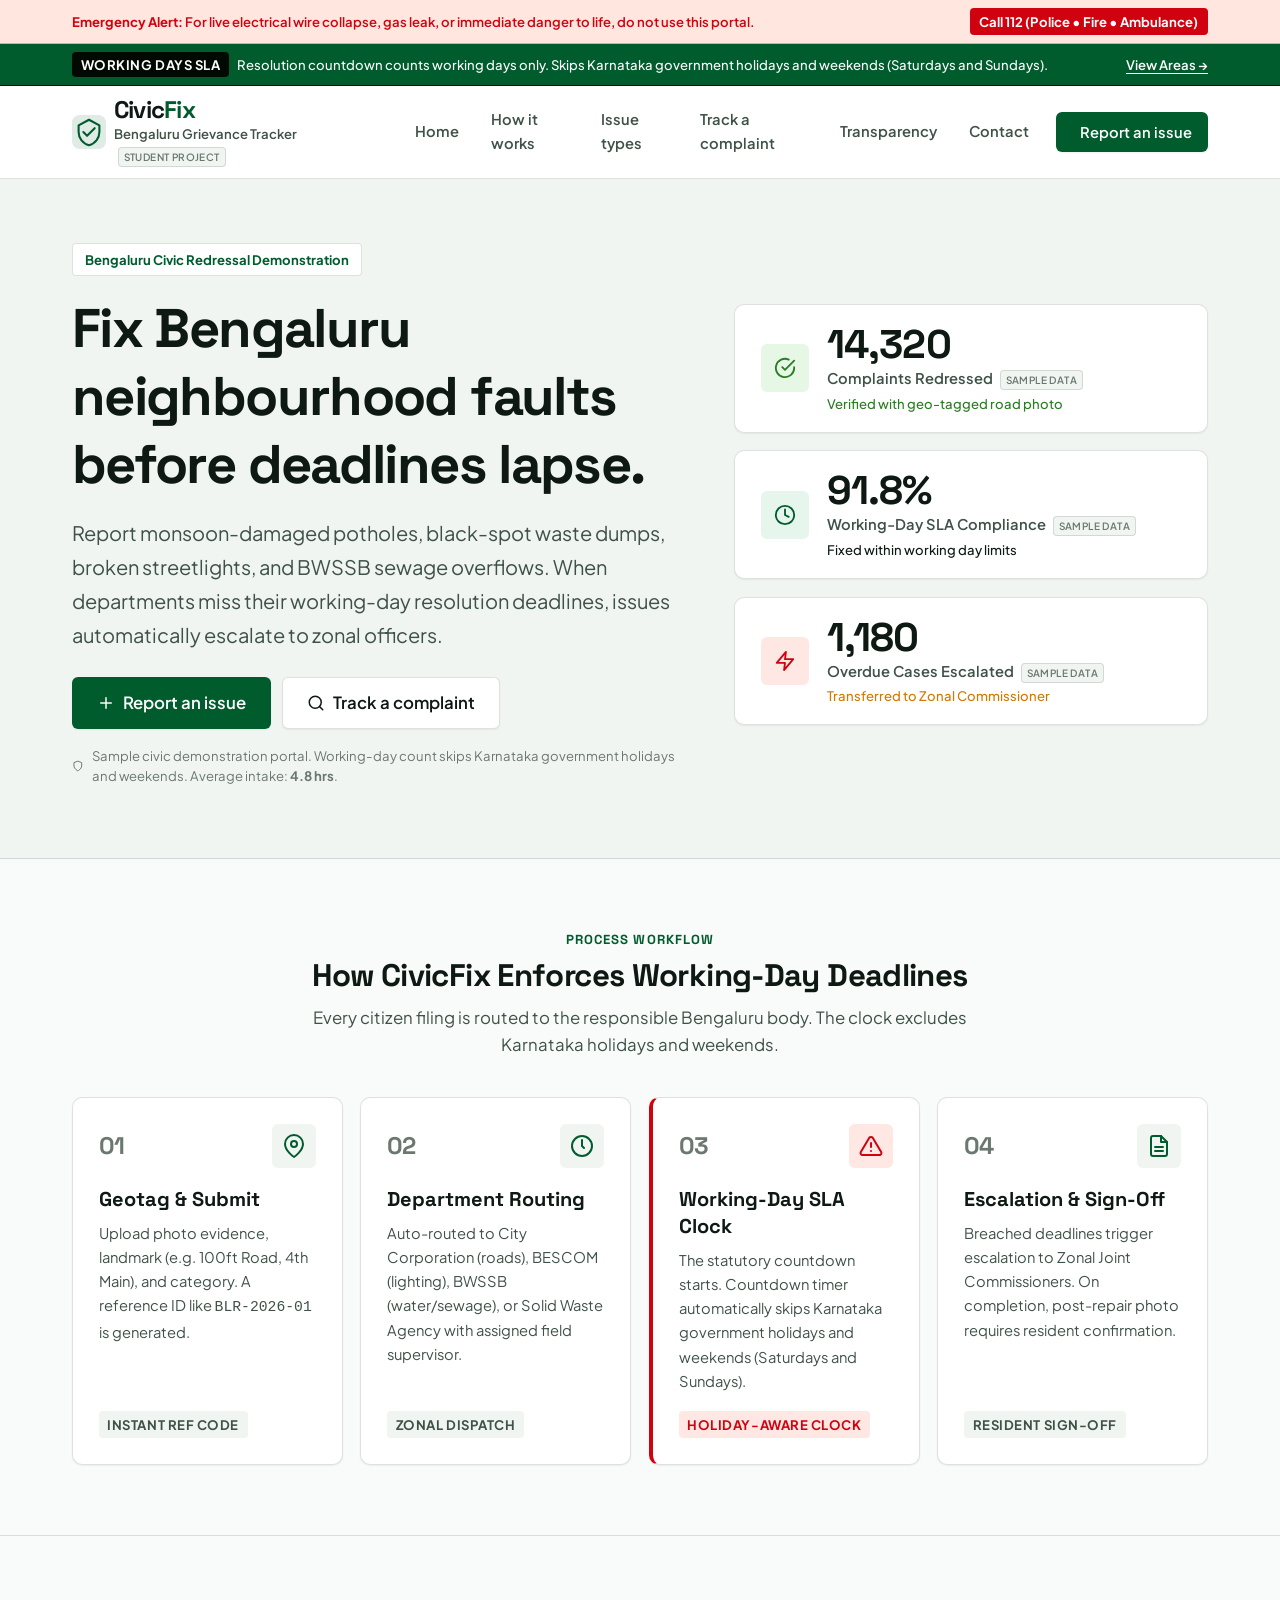
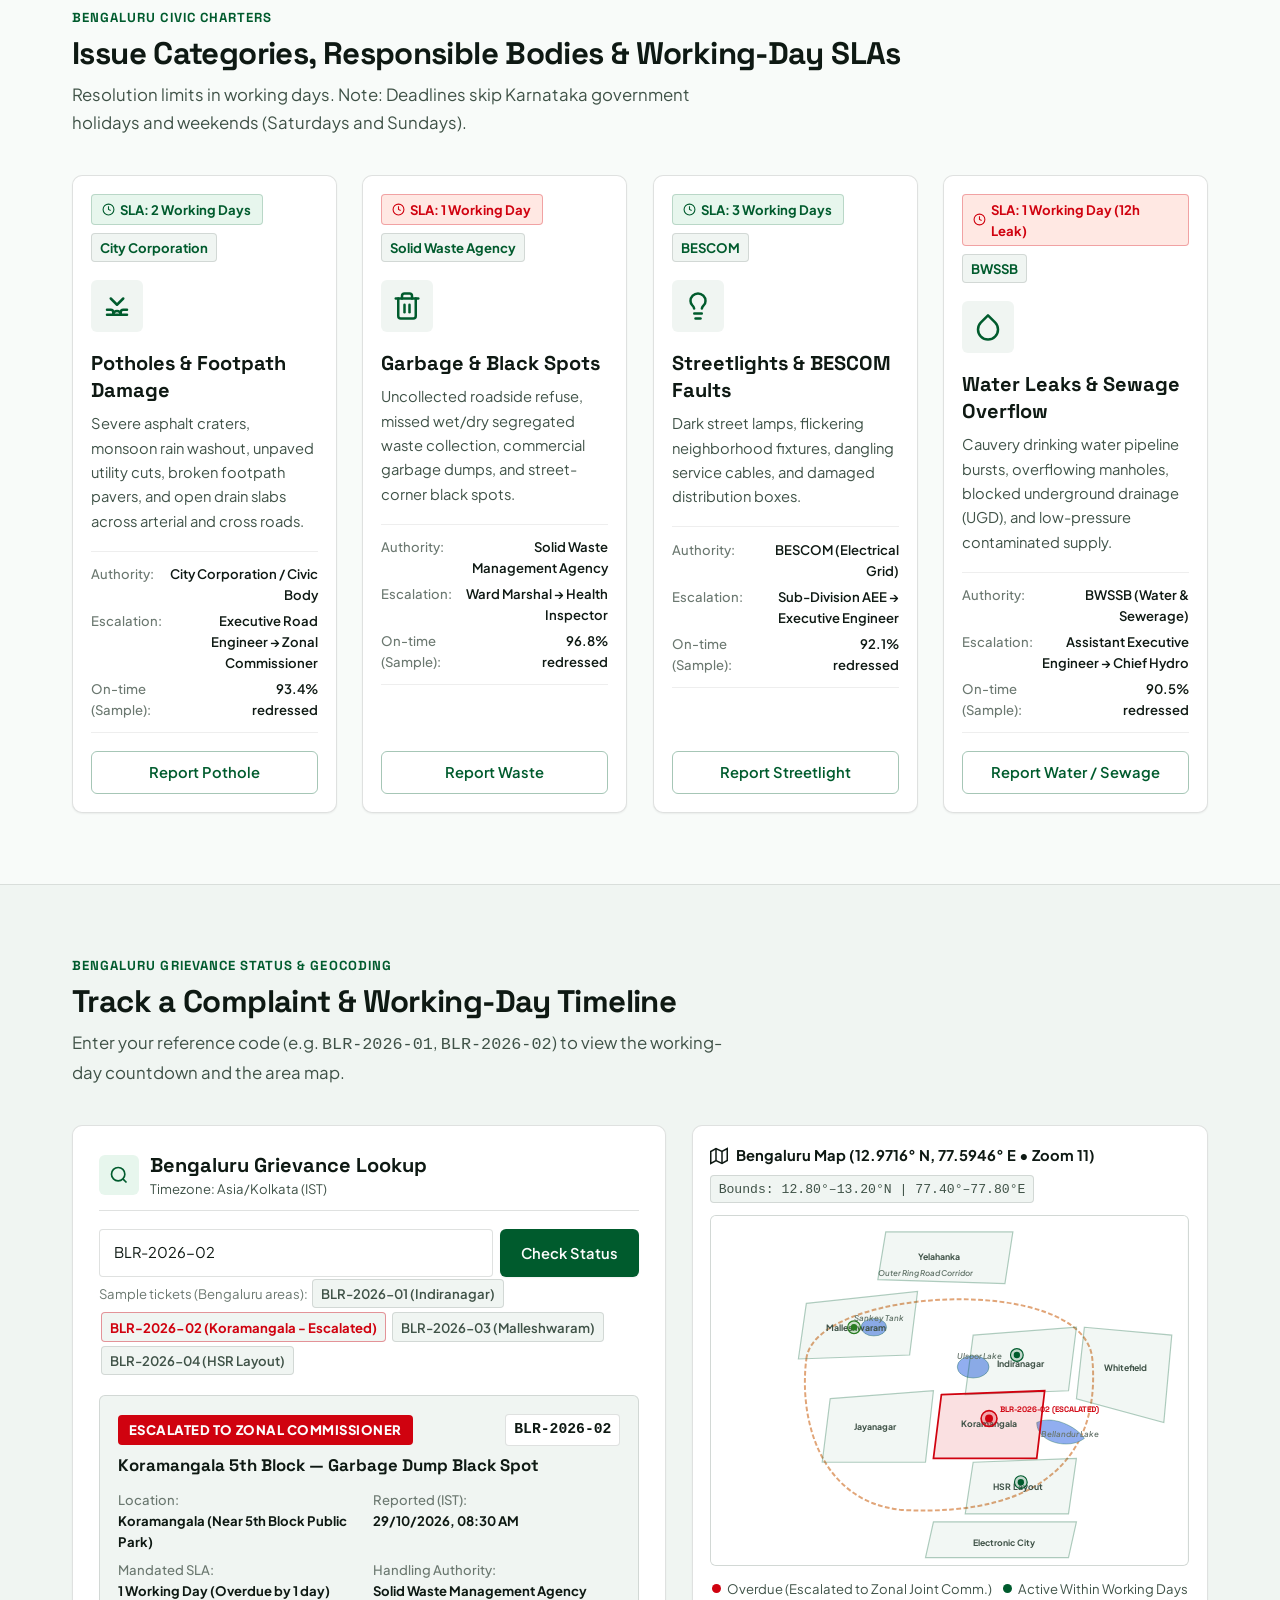
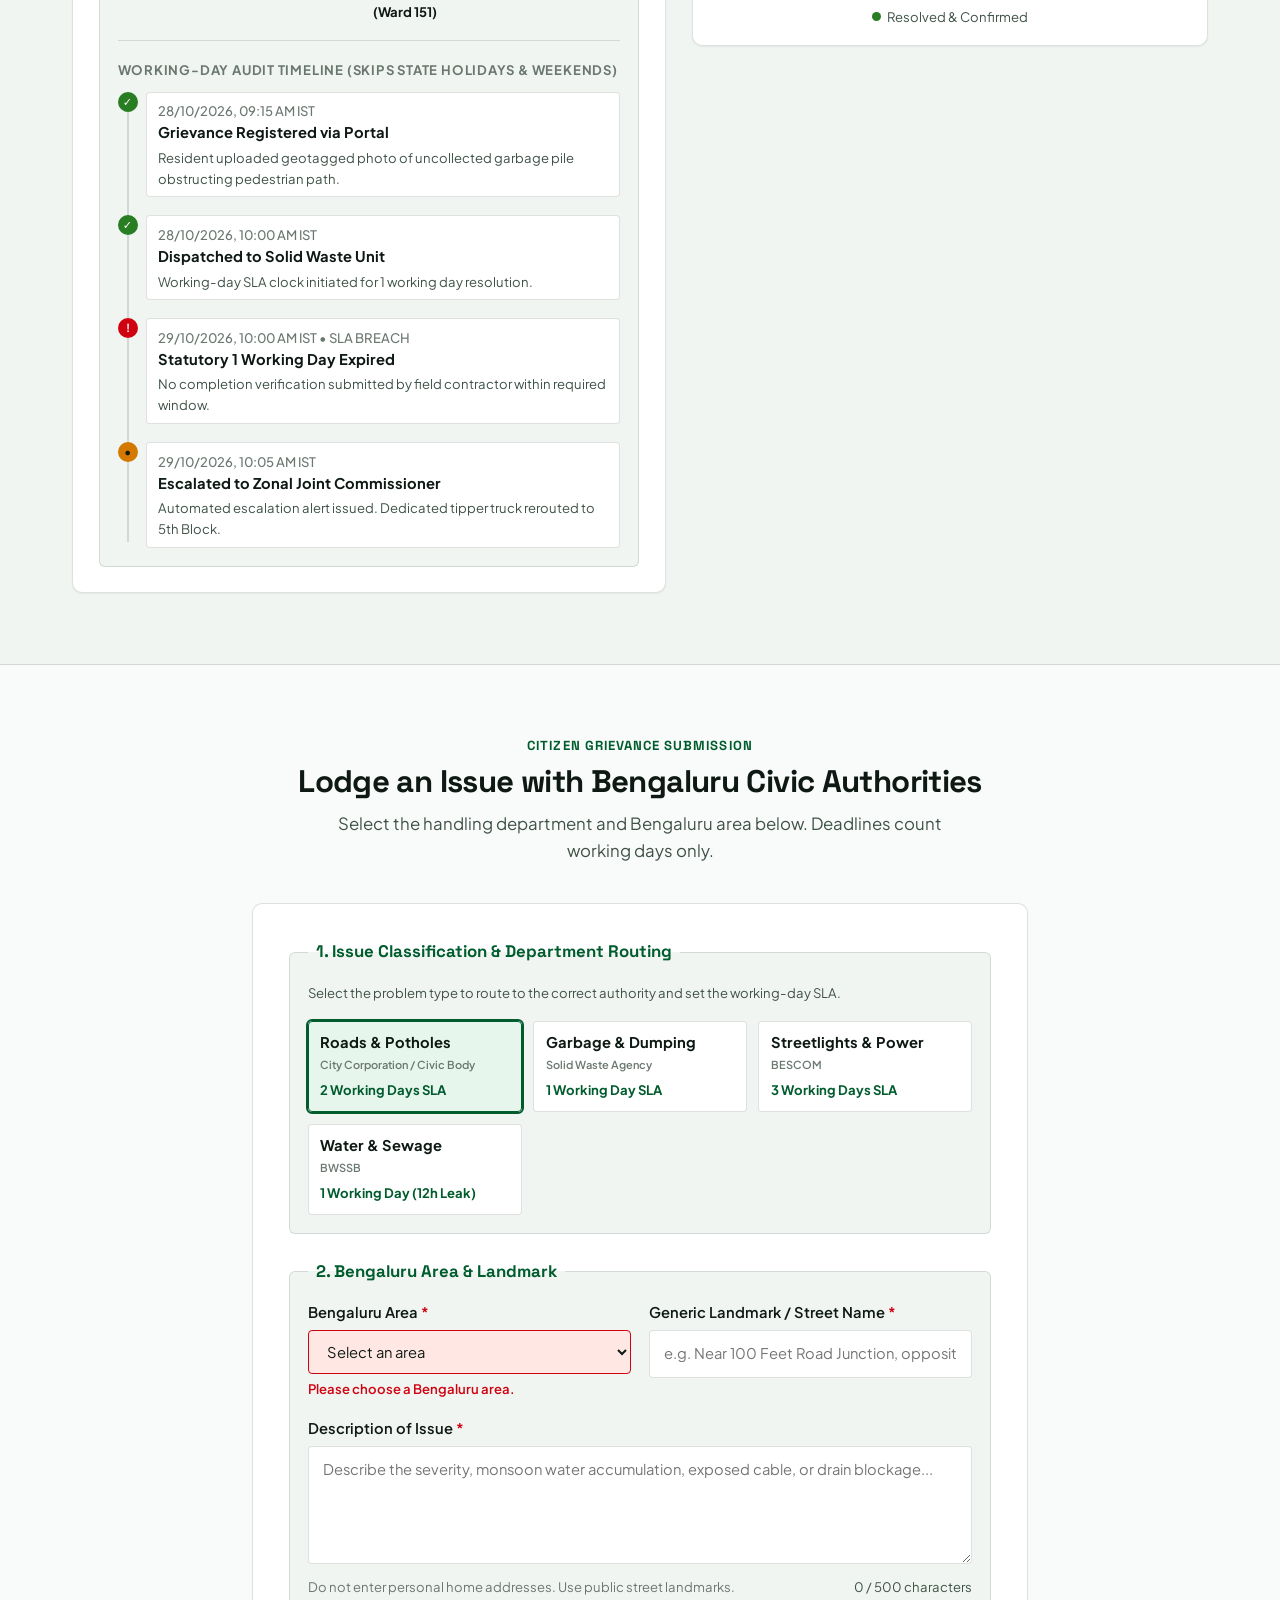
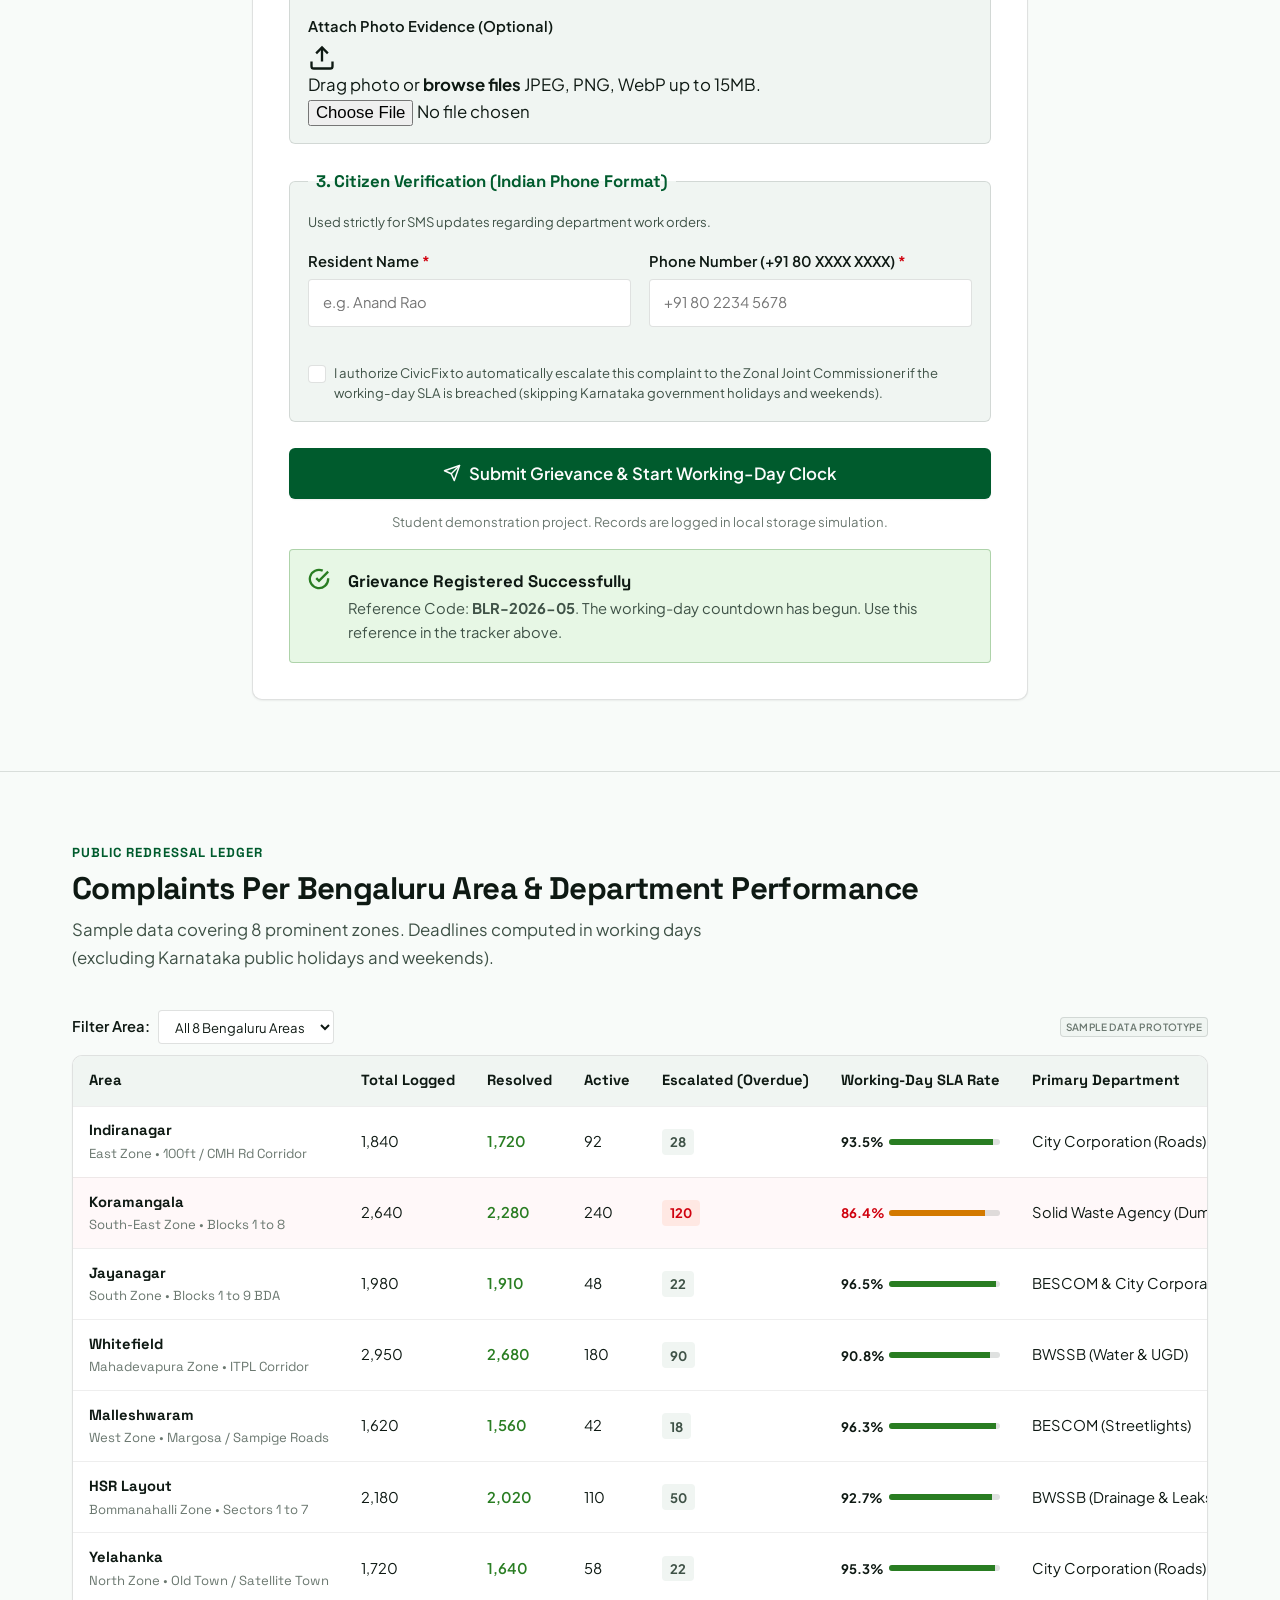
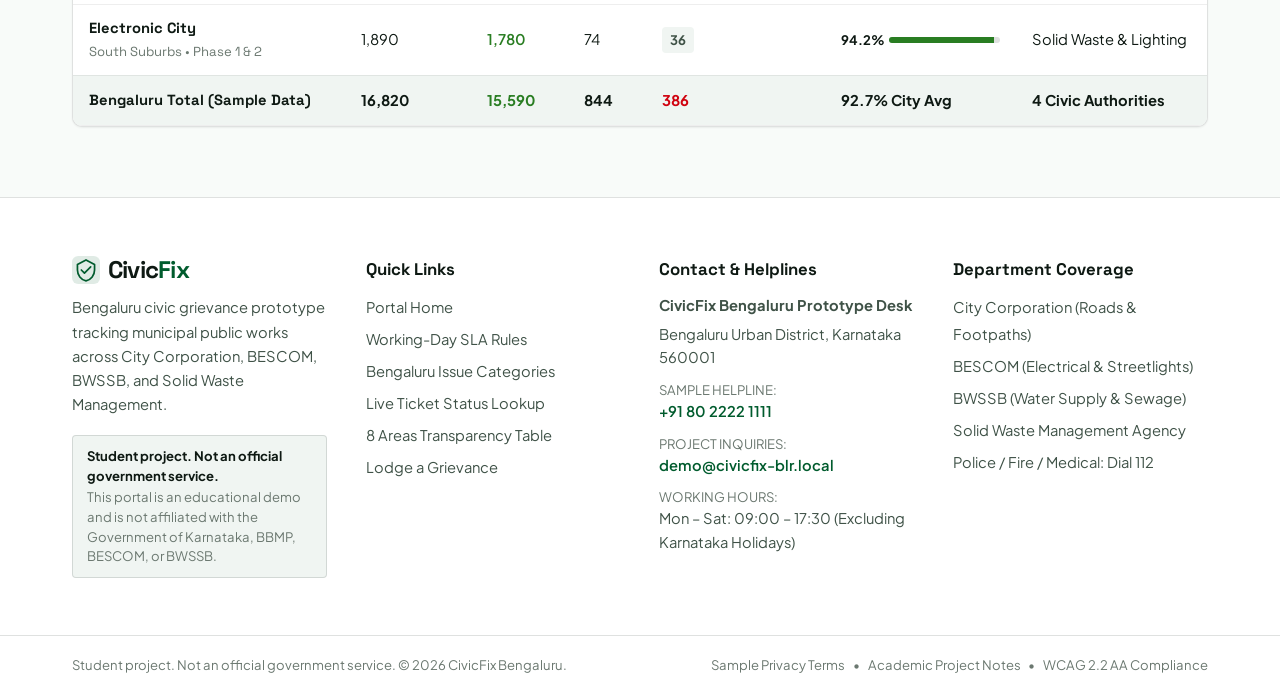
==== index.html @ fe2092fc "Initial commit: CivicFix Bengaluru civic grievance tracker prototype" ====
<!DOCTYPE html>
<html lang="en">
<head>
  <meta charset="UTF-8">
  <meta name="viewport" content="width=device-width, initial-scale=1.0">
  <meta name="description" content="CivicFix Bengaluru — Demonstration portal for tracking city grievances across City Corporation, BESCOM, BWSSB, and Solid Waste Management with working-day SLAs.">
  <title>CivicFix Bengaluru — Civic Grievance Tracker &amp; Escalation Prototype</title>
  <link rel="stylesheet" href="style.css">
  <link rel="preconnect" href="https://fonts.googleapis.com">
  <link rel="preconnect" href="https://fonts.gstatic.com" crossorigin>
  <link href="https://fonts.googleapis.com/css2?family=Plus+Jakarta+Sans:wght@400;500;600;700&family=Space+Grotesk:wght@600;700&display=swap" rel="stylesheet">
</head>
<body>
  <!-- Accessible Skip Link -->
  <a href="#main-content" class="skip-link">Skip to main content</a>

  <!-- Emergency Safety Bar -->
  <aside class="emergency-banner" aria-label="Emergency Public Notice">
    <div class="container emergency-flex">
      <span>
        <strong>Emergency Alert:</strong> For live electrical wire collapse, gas leak, or immediate danger to life, do not use this portal.
      </span>
      <a href="tel:112" class="emergency-call" aria-label="Dial 112 for Police and Medical Emergency">
        <span>Call 112 (Police &bull; Fire &bull; Ambulance)</span>
      </a>
    </div>
  </aside>

  <!-- Working Days SLA & Holiday Exemption Bar -->
  <aside class="sla-ticker" aria-label="Working Days SLA Rule Notice">
    <div class="container ticker-flex">
      <span class="ticker-badge">Working Days SLA</span>
      <p class="ticker-text">
        Resolution countdown counts working days only. Skips Karnataka government holidays and weekends (Saturdays and Sundays).
      </p>
      <a href="#transparency" class="ticker-link">View Areas &rarr;</a>
    </div>
  </aside>

  <!-- Header -->
  <header class="site-header" id="top">
    <div class="container header-container">
      <div class="brand-group">
        <a href="#top" class="brand-logo" aria-label="CivicFix Bengaluru Home">
          <!-- Calm civic emblem (custom geometry, not mimicking any official government seal) -->
          <svg class="logo-icon" width="34" height="34" viewBox="0 0 36 36" fill="none" aria-hidden="true">
            <rect width="36" height="36" rx="8" fill="currentColor" fill-opacity="0.12" />
            <path d="M18 5L7 11V18C7 24.5 11.5 30.5 18 32C24.5 30.5 29 24.5 29 18V11L18 5Z" stroke="currentColor" stroke-width="2.2" stroke-linecap="round" stroke-linejoin="round"/>
            <path d="M12 18L16 22L24 14" stroke="currentColor" stroke-width="2.2" stroke-linecap="round" stroke-linejoin="round"/>
          </svg>
          <div class="brand-text">
            <span class="brand-name">Civic<span>Fix</span></span>
            <span class="brand-tagline">Bengaluru Grievance Tracker <span class="sample-tag">Student Project</span></span>
          </div>
        </a>
      </div>

      <!-- Navigation Bar -->
      <nav class="main-nav" id="main-navigation" aria-label="Main Navigation">
        <button type="button" 
                class="mobile-menu-btn" 
                id="menuToggle" 
                aria-expanded="false" 
                aria-controls="navLinks" 
                aria-label="Toggle navigation menu">
          <span class="menu-icon-bar" aria-hidden="true"></span>
          <span class="menu-icon-bar" aria-hidden="true"></span>
          <span class="menu-icon-bar" aria-hidden="true"></span>
          <span class="sr-only">Menu</span>
        </button>

        <ul class="nav-links" id="navLinks">
          <li><a href="#hero" class="nav-link">Home</a></li>
          <li><a href="#how-it-works" class="nav-link">How it works</a></li>
          <li><a href="#issue-types" class="nav-link">Issue types</a></li>
          <li><a href="#tracker-section" class="nav-link">Track a complaint</a></li>
          <li><a href="#transparency" class="nav-link">Transparency</a></li>
          <li><a href="#contact" class="nav-link">Contact</a></li>
          <li class="nav-cta-item">
            <a href="#report-form" class="btn btn-primary nav-cta-btn">
              <svg width="16" height="16" viewBox="0 0 24 24" fill="none" stroke="currentColor" stroke-width="2" stroke-linecap="round" stroke-linejoin="round" aria-hidden="true">
                <path d="M12 5v14M5 12h14"/>
              </svg>
              <span>Report an issue</span>
            </a>
          </li>
        </ul>
      </nav>
    </div>
  </header>

  <!-- Main Content -->
  <main id="main-content">
    
    <!-- Hero Section -->
    <section class="hero-section" id="hero" aria-labelledby="hero-title">
      <div class="container hero-container">
        <div class="hero-content">
          <div class="hero-badge">
            <span>Bengaluru Civic Redressal Demonstration</span>
          </div>
          <h1 id="hero-title" class="hero-title">
            Fix Bengaluru neighbourhood faults before deadlines lapse.
          </h1>
          <p class="hero-description">
            Report monsoon-damaged potholes, black-spot waste dumps, broken streetlights, and BWSSB sewage overflows. When departments miss their working-day resolution deadlines, issues automatically escalate to zonal officers.
          </p>
          <div class="hero-actions">
            <a href="#report-form" class="btn btn-primary btn-lg">
              <svg width="18" height="18" viewBox="0 0 24 24" fill="none" stroke="currentColor" stroke-width="2" stroke-linecap="round" stroke-linejoin="round" aria-hidden="true">
                <path d="M12 5v14M5 12h14"/>
              </svg>
              <span>Report an issue</span>
            </a>
            <a href="#tracker-section" class="btn btn-secondary btn-lg">
              <svg width="18" height="18" viewBox="0 0 24 24" fill="none" stroke="currentColor" stroke-width="2" stroke-linecap="round" stroke-linejoin="round" aria-hidden="true">
                <circle cx="11" cy="11" r="8"></circle>
                <line x1="21" y1="21" x2="16.65" y2="16.65"></line>
              </svg>
              <span>Track a complaint</span>
            </a>
          </div>

          <div class="hero-footnote">
            <svg width="16" height="16" viewBox="0 0 24 24" fill="none" stroke="currentColor" stroke-width="2" aria-hidden="true">
              <path d="M12 22s8-4 8-10V5l-8-3-8 3v7c0 6 8 10 8 10z"/>
            </svg>
            <span>Sample civic demonstration portal. Working-day count skips Karnataka government holidays and weekends. Average intake: <strong>4.8 hrs</strong>.</span>
          </div>
        </div>

        <!-- 3 Required Hero Statistics (Explicitly Labeled Sample Data) -->
        <div class="hero-stats-wrapper" aria-label="Bengaluru civic performance statistics">
          <div class="stat-card">
            <div class="stat-icon-wrapper stat-icon-success">
              <svg width="22" height="22" viewBox="0 0 24 24" fill="none" stroke="currentColor" stroke-width="2" stroke-linecap="round" stroke-linejoin="round" aria-hidden="true">
                <path d="M22 11.08V12a10 10 0 1 1-5.93-9.14"></path>
                <polyline points="22 4 12 14.01 9 11.01"></polyline>
              </svg>
            </div>
            <div class="stat-content">
              <div class="stat-number">14,320</div>
              <div class="stat-label">Complaints Redressed <span class="sample-tag">Sample data</span></div>
              <div class="stat-delta text-success">Verified with geo-tagged road photo</div>
            </div>
          </div>

          <div class="stat-card">
            <div class="stat-icon-wrapper stat-icon-primary">
              <svg width="22" height="22" viewBox="0 0 24 24" fill="none" stroke="currentColor" stroke-width="2" stroke-linecap="round" stroke-linejoin="round" aria-hidden="true">
                <circle cx="12" cy="12" r="10"></circle>
                <polyline points="12 6 12 12 16 14"></polyline>
              </svg>
            </div>
            <div class="stat-content">
              <div class="stat-number">91.8%</div>
              <div class="stat-label">Working-Day SLA Compliance <span class="sample-tag">Sample data</span></div>
              <div class="stat-delta text-muted">Fixed within working day limits</div>
            </div>
          </div>

          <div class="stat-card">
            <div class="stat-icon-wrapper stat-icon-warning">
              <svg width="22" height="22" viewBox="0 0 24 24" fill="none" stroke="currentColor" stroke-width="2" stroke-linecap="round" stroke-linejoin="round" aria-hidden="true">
                <polygon points="13 2 3 14 12 14 11 22 21 10 12 10 13 2"></polygon>
              </svg>
            </div>
            <div class="stat-content">
              <div class="stat-number">1,180</div>
              <div class="stat-label">Overdue Cases Escalated <span class="sample-tag">Sample data</span></div>
              <div class="stat-delta text-warning">Transferred to Zonal Commissioner</div>
            </div>
          </div>
        </div>
      </div>
    </section>

    <!-- How It Works Section (4 Steps) -->
    <section class="section how-it-works-section" id="how-it-works" aria-labelledby="how-it-works-title">
      <div class="container">
        <div class="section-header text-center">
          <p class="section-kicker">Process Workflow</p>
          <h2 id="how-it-works-title" class="section-title">
            How CivicFix Enforces Working-Day Deadlines
          </h2>
          <p class="section-subtitle">
            Every citizen filing is routed to the responsible Bengaluru body. The clock excludes Karnataka holidays and weekends.
          </p>
        </div>

        <div class="steps-grid">
          <article class="step-card">
            <div class="step-header">
              <span class="step-number" aria-hidden="true">01</span>
              <div class="step-icon">
                <svg width="24" height="24" viewBox="0 0 24 24" fill="none" stroke="currentColor" stroke-width="2" stroke-linecap="round" stroke-linejoin="round" aria-hidden="true">
                  <path d="M21 10c0 7-9 13-9 13s-9-6-9-13a9 9 0 0 1 18 0z"></path>
                  <circle cx="12" cy="10" r="3"></circle>
                </svg>
              </div>
            </div>
            <h3 class="step-title">Geotag &amp; Submit</h3>
            <p class="step-body">
              Upload photo evidence, landmark (e.g. 100ft Road, 4th Main), and category. A reference ID like <code>BLR-2026-01</code> is generated.
            </p>
            <div class="step-footer">
              <span class="step-tag">Instant Ref Code</span>
            </div>
          </article>

          <article class="step-card">
            <div class="step-header">
              <span class="step-number" aria-hidden="true">02</span>
              <div class="step-icon">
                <svg width="24" height="24" viewBox="0 0 24 24" fill="none" stroke="currentColor" stroke-width="2" stroke-linecap="round" stroke-linejoin="round" aria-hidden="true">
                  <circle cx="12" cy="12" r="10"></circle>
                  <polyline points="12 6 12 12 14 14"></polyline>
                </svg>
              </div>
            </div>
            <h3 class="step-title">Department Routing</h3>
            <p class="step-body">
              Auto-routed to City Corporation (roads), BESCOM (lighting), BWSSB (water/sewage), or Solid Waste Agency with assigned field supervisor.
            </p>
            <div class="step-footer">
              <span class="step-tag">Zonal Dispatch</span>
            </div>
          </article>

          <article class="step-card step-card-highlight">
            <div class="step-header">
              <span class="step-number" aria-hidden="true">03</span>
              <div class="step-icon">
                <svg width="24" height="24" viewBox="0 0 24 24" fill="none" stroke="currentColor" stroke-width="2" stroke-linecap="round" stroke-linejoin="round" aria-hidden="true">
                  <path d="M10.29 3.86L1.82 18a2 2 0 0 0 1.71 3h16.94a2 2 0 0 0 1.71-3L13.71 3.86a2 2 0 0 0-3.42 0z"></path>
                  <line x1="12" y1="9" x2="12" y2="13"></line>
                  <line x1="12" y1="17" x2="12.01" y2="17"></line>
                </svg>
              </div>
            </div>
            <h3 class="step-title">Working-Day SLA Clock</h3>
            <p class="step-body">
              The statutory countdown starts. Countdown timer automatically skips Karnataka government holidays and weekends (Saturdays and Sundays).
            </p>
            <div class="step-footer">
              <span class="step-tag step-tag-alert">Holiday-Aware Clock</span>
            </div>
          </article>

          <article class="step-card">
            <div class="step-header">
              <span class="step-number" aria-hidden="true">04</span>
              <div class="step-icon">
                <svg width="24" height="24" viewBox="0 0 24 24" fill="none" stroke="currentColor" stroke-width="2" stroke-linecap="round" stroke-linejoin="round" aria-hidden="true">
                  <path d="M14 2H6a2 2 0 0 0-2 2v16a2 2 0 0 0 2 2h12a2 2 0 0 0 2-2V8z"></path>
                  <polyline points="14 2 14 8 20 8"></polyline>
                  <line x1="16" y1="13" x2="8" y2="13"></line>
                  <line x1="16" y1="17" x2="8" y2="17"></line>
                </svg>
              </div>
            </div>
            <h3 class="step-title">Escalation &amp; Sign-Off</h3>
            <p class="step-body">
              Breached deadlines trigger escalation to Zonal Joint Commissioners. On completion, post-repair photo requires resident confirmation.
            </p>
            <div class="step-footer">
              <span class="step-tag">Resident Sign-Off</span>
            </div>
          </article>
        </div>
      </div>
    </section>

    <!-- Issue-Type Cards (Bengaluru Specific Issues & Working-Day Deadlines) -->
    <section class="section issue-types-section" id="issue-types" aria-labelledby="issues-title">
      <div class="container">
        <div class="section-header">
          <p class="section-kicker">Bengaluru Civic Charters</p>
          <h2 id="issues-title" class="section-title">
            Issue Categories, Responsible Bodies &amp; Working-Day SLAs
          </h2>
          <p class="section-subtitle">
            Resolution limits in working days. Note: Deadlines skip Karnataka government holidays and weekends (Saturdays and Sundays).
          </p>
        </div>

        <div class="issue-grid">
          
          <!-- Issue 1: Potholes / Road Damage -->
          <div class="issue-card-container">
            <article class="issue-card" data-category="potholes">
              <div class="issue-card-badge-row">
                <span class="sla-pill">
                  <svg width="13" height="13" viewBox="0 0 24 24" fill="none" stroke="currentColor" stroke-width="2" aria-hidden="true">
                    <circle cx="12" cy="12" r="10"></circle>
                    <polyline points="12 6 12 12 16 14"></polyline>
                  </svg>
                  SLA: 2 Working Days
                </span>
                <span class="dept-badge">City Corporation</span>
              </div>
              
              <div class="issue-icon-box">
                <svg width="30" height="30" viewBox="0 0 24 24" fill="none" stroke="currentColor" stroke-width="2" stroke-linecap="round" stroke-linejoin="round" aria-hidden="true">
                  <path d="M4 19h16"></path>
                  <path d="M4 15h3a2 2 0 0 1 2 2v2"></path>
                  <path d="M9 19c0-1.7 1.3-3 3-3s3 1.3 3 3"></path>
                  <path d="M15 19v-2a2 2 0 0 1 2-2h3"></path>
                  <path d="M7 6l5 5 5-5"></path>
                </svg>
              </div>

              <div class="issue-info">
                <h3 class="issue-title">Potholes &amp; Footpath Damage</h3>
                <p class="issue-desc">
                  Severe asphalt craters, monsoon rain washout, unpaved utility cuts, broken footpath pavers, and open drain slabs across arterial and cross roads.
                </p>
                <div class="issue-meta">
                  <div class="meta-item">
                    <span class="meta-label">Authority:</span>
                    <span class="meta-value">City Corporation / Civic Body</span>
                  </div>
                  <div class="meta-item">
                    <span class="meta-label">Escalation:</span>
                    <span class="meta-value">Executive Road Engineer &rarr; Zonal Commissioner</span>
                  </div>
                  <div class="meta-item">
                    <span class="meta-label">On-time (Sample):</span>
                    <span class="meta-value text-success">93.4% redressed</span>
                  </div>
                </div>
              </div>

              <div class="issue-action">
                <a href="#report-form" class="btn btn-outline btn-block select-issue-btn" data-prefill="potholes">
                  Report Pothole
                </a>
              </div>
            </article>
          </div>

          <!-- Issue 2: Garbage / Solid Waste -->
          <div class="issue-card-container">
            <article class="issue-card" data-category="garbage">
              <div class="issue-card-badge-row">
                <span class="sla-pill alert-critical">
                  <svg width="13" height="13" viewBox="0 0 24 24" fill="none" stroke="currentColor" stroke-width="2" aria-hidden="true">
                    <circle cx="12" cy="12" r="10"></circle>
                    <polyline points="12 6 12 12 16 14"></polyline>
                  </svg>
                  SLA: 1 Working Day
                </span>
                <span class="dept-badge">Solid Waste Agency</span>
              </div>
              
              <div class="issue-icon-box">
                <svg width="30" height="30" viewBox="0 0 24 24" fill="none" stroke="currentColor" stroke-width="2" stroke-linecap="round" stroke-linejoin="round" aria-hidden="true">
                  <polyline points="3 6 5 6 21 6"></polyline>
                  <path d="M19 6v14a2 2 0 0 1-2 2H7a2 2 0 0 1-2-2V6m3 0V4a2 2 0 0 1 2-2h4a2 2 0 0 1 2 2v2"></path>
                  <line x1="10" y1="11" x2="10" y2="17"></line>
                  <line x1="14" y1="11" x2="14" y2="17"></line>
                </svg>
              </div>

              <div class="issue-info">
                <h3 class="issue-title">Garbage &amp; Black Spots</h3>
                <p class="issue-desc">
                  Uncollected roadside refuse, missed wet/dry segregated waste collection, commercial garbage dumps, and street-corner black spots.
                </p>
                <div class="issue-meta">
                  <div class="meta-item">
                    <span class="meta-label">Authority:</span>
                    <span class="meta-value">Solid Waste Management Agency</span>
                  </div>
                  <div class="meta-item">
                    <span class="meta-label">Escalation:</span>
                    <span class="meta-value">Ward Marshal &rarr; Health Inspector</span>
                  </div>
                  <div class="meta-item">
                    <span class="meta-label">On-time (Sample):</span>
                    <span class="meta-value text-success">96.8% redressed</span>
                  </div>
                </div>
              </div>

              <div class="issue-action">
                <a href="#report-form" class="btn btn-outline btn-block select-issue-btn" data-prefill="garbage">
                  Report Waste
                </a>
              </div>
            </article>
          </div>

          <!-- Issue 3: Streetlights / BESCOM -->
          <div class="issue-card-container">
            <article class="issue-card" data-category="streetlights">
              <div class="issue-card-badge-row">
                <span class="sla-pill">
                  <svg width="13" height="13" viewBox="0 0 24 24" fill="none" stroke="currentColor" stroke-width="2" aria-hidden="true">
                    <circle cx="12" cy="12" r="10"></circle>
                    <polyline points="12 6 12 12 16 14"></polyline>
                  </svg>
                  SLA: 3 Working Days
                </span>
                <span class="dept-badge">BESCOM</span>
              </div>
              
              <div class="issue-icon-box">
                <svg width="30" height="30" viewBox="0 0 24 24" fill="none" stroke="currentColor" stroke-width="2" stroke-linecap="round" stroke-linejoin="round" aria-hidden="true">
                  <line x1="9" y1="18" x2="15" y2="18"></line>
                  <line x1="10" y1="22" x2="14" y2="22"></line>
                  <path d="M15.09 14c.18-.98.65-1.74 1.41-2.5A4.65 4.65 0 0 0 18 8 6 6 0 0 0 6 8c0 1 .23 2.23 1.5 3.5A4.61 4.61 0 0 1 8.91 14"></path>
                </svg>
              </div>

              <div class="issue-info">
                <h3 class="issue-title">Streetlights &amp; BESCOM Faults</h3>
                <p class="issue-desc">
                  Dark street lamps, flickering neighborhood fixtures, dangling service cables, and damaged distribution boxes.
                </p>
                <div class="issue-meta">
                  <div class="meta-item">
                    <span class="meta-label">Authority:</span>
                    <span class="meta-value">BESCOM (Electrical Grid)</span>
                  </div>
                  <div class="meta-item">
                    <span class="meta-label">Escalation:</span>
                    <span class="meta-value">Sub-Division AEE &rarr; Executive Engineer</span>
                  </div>
                  <div class="meta-item">
                    <span class="meta-label">On-time (Sample):</span>
                    <span class="meta-value text-success">92.1% redressed</span>
                  </div>
                </div>
              </div>

              <div class="issue-action">
                <a href="#report-form" class="btn btn-outline btn-block select-issue-btn" data-prefill="streetlights">
                  Report Streetlight
                </a>
              </div>
            </article>
          </div>

          <!-- Issue 4: Water Leaks & Sewage / BWSSB -->
          <div class="issue-card-container">
            <article class="issue-card" data-category="water">
              <div class="issue-card-badge-row">
                <span class="sla-pill alert-critical">
                  <svg width="13" height="13" viewBox="0 0 24 24" fill="none" stroke="currentColor" stroke-width="2" aria-hidden="true">
                    <circle cx="12" cy="12" r="10"></circle>
                    <polyline points="12 6 12 12 16 14"></polyline>
                  </svg>
                  SLA: 1 Working Day (12h Leak)
                </span>
                <span class="dept-badge">BWSSB</span>
              </div>
              
              <div class="issue-icon-box">
                <svg width="30" height="30" viewBox="0 0 24 24" fill="none" stroke="currentColor" stroke-width="2" stroke-linecap="round" stroke-linejoin="round" aria-hidden="true">
                  <path d="M12 2.69l5.66 5.66a8 8 0 1 1-11.31 0z"></path>
                </svg>
              </div>

              <div class="issue-info">
                <h3 class="issue-title">Water Leaks &amp; Sewage Overflow</h3>
                <p class="issue-desc">
                  Cauvery drinking water pipeline bursts, overflowing manholes, blocked underground drainage (UGD), and low-pressure contaminated supply.
                </p>
                <div class="issue-meta">
                  <div class="meta-item">
                    <span class="meta-label">Authority:</span>
                    <span class="meta-value">BWSSB (Water &amp; Sewerage)</span>
                  </div>
                  <div class="meta-item">
                    <span class="meta-label">Escalation:</span>
                    <span class="meta-value">Assistant Executive Engineer &rarr; Chief Hydro</span>
                  </div>
                  <div class="meta-item">
                    <span class="meta-label">On-time (Sample):</span>
                    <span class="meta-value text-success">90.5% redressed</span>
                  </div>
                </div>
              </div>

              <div class="issue-action">
                <a href="#report-form" class="btn btn-outline btn-block select-issue-btn" data-prefill="water">
                  Report Water / Sewage
                </a>
              </div>
            </article>
          </div>

        </div>
      </div>
    </section>

    <!-- Plugin Section: Track a Complaint & Bengaluru Map -->
    <section class="section tracker-section" id="tracker-section" aria-labelledby="tracker-heading">
      <div class="container">
        <div class="section-header">
          <p class="section-kicker">Bengaluru Grievance Status &amp; Geocoding</p>
          <h2 id="tracker-heading" class="section-title">
            Track a Complaint &amp; Working-Day Timeline
          </h2>
          <p class="section-subtitle">
            Enter your reference code (e.g. <code>BLR-2026-01</code>, <code>BLR-2026-02</code>) to view the working-day countdown and the area map.
          </p>
        </div>

        <div class="tracker-layout">
          <!-- Status Checker Widget -->
          <div class="tracker-widget-card" id="trackerWidget">
            <div class="widget-header">
              <div class="widget-icon" aria-hidden="true">
                <svg width="20" height="20" viewBox="0 0 24 24" fill="none" stroke="currentColor" stroke-width="2">
                  <circle cx="11" cy="11" r="8"></circle>
                  <line x1="21" y1="21" x2="16.65" y2="16.65"></line>
                </svg>
              </div>
              <div>
                <h3 class="widget-title">Bengaluru Grievance Lookup</h3>
                <p class="widget-subtitle">Timezone: Asia/Kolkata (IST)</p>
              </div>
            </div>

            <!-- Query Form -->
            <form id="trackForm" class="track-search-form" role="search" aria-label="Complaint search">
              <div class="form-group-inline">
                <label for="ticketInput" class="sr-only">Complaint Reference Number</label>
                <div class="input-with-button">
                  <input type="text" 
                         id="ticketInput" 
                         name="ticketNumber" 
                         class="form-control" 
                         placeholder="e.g. BLR-2026-01" 
                         value="BLR-2026-02" 
                         pattern="[A-Za-z0-9\-]+" 
                         required 
                         aria-describedby="ticketHelper">
                  <button type="submit" class="btn btn-primary" id="trackSubmitBtn">
                    Check Status
                  </button>
                </div>
              </div>
              <p id="ticketHelper" class="form-helper">
                Sample tickets (Bengaluru areas): 
                <button type="button" class="quick-chip" data-sample="BLR-2026-01">BLR-2026-01 (Indiranagar)</button>
                <button type="button" class="quick-chip chip-escalated" data-sample="BLR-2026-02">BLR-2026-02 (Koramangala - Escalated)</button>
                <button type="button" class="quick-chip" data-sample="BLR-2026-03">BLR-2026-03 (Malleshwaram)</button>
                <button type="button" class="quick-chip" data-sample="BLR-2026-04">BLR-2026-04 (HSR Layout)</button>
              </p>
            </form>

            <!-- Dynamic Result Area -->
            <div id="trackerResult" class="tracker-result-area" aria-live="polite" aria-atomic="true">
              <div class="ticket-status-summary">
                <div class="status-badge-row">
                  <span class="status-pill status-escalated" id="ticketStatusPill">
                    ESCALATED TO ZONAL COMMISSIONER
                  </span>
                  <span class="ticket-id-tag" id="ticketRefDisplay">BLR-2026-02</span>
                </div>
                <h4 class="ticket-title-display" id="ticketTitleDisplay">Koramangala 5th Block — Garbage Dump Black Spot</h4>
                <div class="ticket-meta-grid">
                  <div>
                    <span class="meta-label">Location:</span>
                    <strong class="meta-val" id="ticketLocationDisplay">Koramangala (Near 5th Block Public Park)</strong>
                  </div>
                  <div>
                    <span class="meta-label">Reported (IST):</span>
                    <strong class="meta-val" id="ticketDateDisplay">29/10/2026, 08:30 AM</strong>
                  </div>
                  <div>
                    <span class="meta-label">Mandated SLA:</span>
                    <strong class="meta-val" id="ticketSlaDisplay">1 Working Day (Overdue by 1 day)</strong>
                  </div>
                  <div>
                    <span class="meta-label">Handling Authority:</span>
                    <strong class="meta-val" id="ticketOfficerDisplay">Solid Waste Management Agency (Ward 151)</strong>
                  </div>
                </div>
              </div>

              <!-- Status Timeline -->
              <div class="timeline-wrapper">
                <h5 class="timeline-heading">Working-Day Audit Timeline (Skips State Holidays &amp; Weekends)</h5>
                <ol class="status-timeline" id="statusTimeline">
                  <li class="timeline-step step-done">
                    <div class="timeline-marker" aria-hidden="true">&#10003;</div>
                    <div class="timeline-content">
                      <div class="timeline-time">28/10/2026, 09:15 AM IST</div>
                      <div class="timeline-label">Grievance Registered via Portal</div>
                      <p class="timeline-desc">Resident uploaded geotagged photo of uncollected garbage pile obstructing pedestrian path.</p>
                    </div>
                  </li>
                  <li class="timeline-step step-done">
                    <div class="timeline-marker" aria-hidden="true">&#10003;</div>
                    <div class="timeline-content">
                      <div class="timeline-time">28/10/2026, 10:00 AM IST</div>
                      <div class="timeline-label">Dispatched to Solid Waste Unit</div>
                      <p class="timeline-desc">Working-day SLA clock initiated for 1 working day resolution.</p>
                    </div>
                  </li>
                  <li class="timeline-step step-breach">
                    <div class="timeline-marker" aria-hidden="true">!</div>
                    <div class="timeline-content">
                      <div class="timeline-time">29/10/2026, 10:00 AM IST &bull; SLA BREACH</div>
                      <div class="timeline-label text-danger">Statutory 1 Working Day Expired</div>
                      <p class="timeline-desc">No completion verification submitted by field contractor within required window.</p>
                    </div>
                  </li>
                  <li class="timeline-step step-active-escalation">
                    <div class="timeline-marker" aria-hidden="true">&bull;</div>
                    <div class="timeline-content">
                      <div class="timeline-time">29/10/2026, 10:05 AM IST</div>
                      <div class="timeline-label text-warning">Escalated to Zonal Joint Commissioner</div>
                      <p class="timeline-desc">Automated escalation alert issued. Dedicated tipper truck rerouted to 5th Block.</p>
                    </div>
                  </li>
                </ol>
              </div>
            </div>
          </div>

          <!-- Beside: Bengaluru Municipal Map (12.9716, 77.5946) -->
          <div class="map-container-card" aria-label="Bengaluru Municipal Map">
            <div class="map-card-header">
              <div class="map-header-title">
                <svg width="18" height="18" viewBox="0 0 24 24" fill="none" stroke="currentColor" stroke-width="2" aria-hidden="true">
                  <polygon points="1 6 1 22 8 18 16 22 23 18 23 2 16 6 8 2 1 6"></polygon>
                  <line x1="8" y1="2" x2="8" y2="18"></line>
                  <line x1="16" y1="6" x2="16" y2="22"></line>
                </svg>
                <span>Bengaluru Map (12.9716&deg; N, 77.5946&deg; E &bull; Zoom 11)</span>
              </div>
              <span class="map-coords">Bounds: 12.80&deg;&ndash;13.20&deg;N | 77.40&deg;&ndash;77.80&deg;E</span>
            </div>

            <!-- Styled Map Graphic (Clean Vector Cartography of Bengaluru Zones) -->
            <div class="map-visual-wrapper">
              <svg class="civic-map-svg" viewBox="0 0 600 440" preserveAspectRatio="xMidYMid meet" role="img" aria-label="Vector map of Bengaluru city showing 8 prominent areas">
                <rect width="600" height="440" class="map-bg"/>

                <!-- Outer Ring Road arterial guide -->
                <path d="M 120 180 C 130 90, 470 70, 480 180 C 490 290, 430 380, 240 370 C 140 360, 110 260, 120 180 Z" class="ring-road"/>
                <text x="210" y="75" class="map-feature-label">Outer Ring Road Corridor</text>

                <!-- Lakes of Bengaluru -->
                <!-- Sankey Tank -->
                <ellipse cx="205" cy="140" rx="16" ry="11" class="map-lake"/>
                <text x="180" y="132" class="map-feature-label">Sankey Tank</text>

                <!-- Ulsoor Lake -->
                <ellipse cx="330" cy="190" rx="20" ry="14" class="map-lake"/>
                <text x="310" y="180" class="map-feature-label">Ulsoor Lake</text>

                <!-- Bellandur Lake -->
                <path d="M 410 260 C 430 250, 460 265, 470 280 C 450 295, 410 285, 410 260 Z" class="map-lake"/>
                <text x="415" y="278" class="map-feature-label">Bellandur Lake</text>

                <!-- 8 Bengaluru Areas -->
                <!-- 1. Yelahanka (North) -->
                <path class="area-boundary" id="area-yelahanka" d="M 220 20 L 380 20 L 370 85 L 210 80 Z" />
                <text x="260" y="55" class="area-label">Yelahanka</text>

                <!-- 2. Malleshwaram (North-West) -->
                <path class="area-boundary" id="area-malleshwaram" d="M 120 110 L 260 95 L 250 175 L 110 180 Z" />
                <text x="145" y="145" class="area-label">Malleshwaram</text>

                <!-- 3. Indiranagar (Central-East) -->
                <path class="area-boundary" id="area-indiranagar" d="M 330 150 L 460 140 L 450 220 L 320 225 Z" />
                <text x="360" y="190" class="area-label">Indiranagar</text>

                <!-- 4. Whitefield (East) -->
                <path class="area-boundary" id="area-whitefield" d="M 470 140 L 580 150 L 570 260 L 460 230 Z" />
                <text x="495" y="195" class="area-label">Whitefield</text>

                <!-- 5. Jayanagar (South) -->
                <path class="area-boundary" id="area-jayanagar" d="M 150 230 L 280 220 L 270 310 L 140 310 Z" />
                <text x="180" y="270" class="area-label">Jayanagar</text>

                <!-- 6. Koramangala (South-East - Escalated Demo Site) -->
                <path class="area-boundary area-highlighted" id="area-koramangala" d="M 290 225 L 420 220 L 410 305 L 280 305 Z" />
                <text x="315" y="265" class="area-label">Koramangala</text>

                <!-- 7. HSR Layout (South-East) -->
                <path class="area-boundary" id="area-hsr-layout" d="M 330 310 L 460 305 L 450 375 L 320 375 Z" />
                <text x="355" y="345" class="area-label">HSR Layout</text>

                <!-- 8. Electronic City (Far South) -->
                <path class="area-boundary" id="area-electronic-city" d="M 280 385 L 460 385 L 450 430 L 270 430 Z" />
                <text x="330" y="415" class="area-label">Electronic City</text>

                <!-- Map Incident Pins -->
                <!-- Pin 1: Indiranagar BLR-2026-01 -->
                <g class="map-pin" transform="translate(385, 175)" tabindex="0" role="button" aria-label="Incident BLR-2026-01: Indiranagar pothole, In Progress">
                  <circle cx="0" cy="0" r="8" class="pin-ring pin-ring-progress" />
                  <circle cx="0" cy="0" r="4" class="pin-core pin-core-progress" />
                  <title>BLR-2026-01: Indiranagar pothole in progress</title>
                </g>

                <!-- Pin 2: Koramangala BLR-2026-02 (Escalated) -->
                <g class="map-pin map-pin-escalated" transform="translate(350, 255)" tabindex="0" role="button" aria-label="Incident BLR-2026-02: Koramangala waste dump, Escalated">
                  <circle cx="0" cy="0" r="10" class="pin-ring pin-ring-escalated" />
                  <circle cx="0" cy="0" r="5" class="pin-core pin-core-escalated" />
                  <text x="14" y="-8" class="pin-callout">BLR-2026-02 (ESCALATED)</text>
                  <title>BLR-2026-02: Koramangala waste dump escalated</title>
                </g>

                <!-- Pin 3: Malleshwaram BLR-2026-03 -->
                <g class="map-pin" transform="translate(180, 140)" tabindex="0" role="button" aria-label="Incident BLR-2026-03: Malleshwaram streetlights, Resolved">
                  <circle cx="0" cy="0" r="8" class="pin-ring pin-ring-resolved" />
                  <circle cx="0" cy="0" r="4" class="pin-core pin-core-resolved" />
                  <title>BLR-2026-03: Malleshwaram streetlight resolved</title>
                </g>

                <!-- Pin 4: HSR Layout BLR-2026-04 -->
                <g class="map-pin" transform="translate(390, 335)" tabindex="0" role="button" aria-label="Incident BLR-2026-04: HSR Layout BWSSB water leak">
                  <circle cx="0" cy="0" r="8" class="pin-ring pin-ring-progress" />
                  <circle cx="0" cy="0" r="4" class="pin-core pin-core-progress" />
                  <title>BLR-2026-04: HSR Layout water leak in progress</title>
                </g>
              </svg>
            </div>

            <!-- Legend -->
            <div class="map-legend">
              <div class="legend-item">
                <span class="legend-dot dot-escalated" aria-hidden="true"></span>
                <span>Overdue (Escalated to Zonal Joint Comm.)</span>
              </div>
              <div class="legend-item">
                <span class="legend-dot dot-progress" aria-hidden="true"></span>
                <span>Active Within Working Days</span>
              </div>
              <div class="legend-item">
                <span class="legend-dot dot-resolved" aria-hidden="true"></span>
                <span>Resolved &amp; Confirmed</span>
              </div>
            </div>
          </div>
        </div>
      </div>
    </section>

    <!-- Complaint Form Section -->
    <section class="section form-section" id="report-form" aria-labelledby="form-heading">
      <div class="container form-container-wrapper">
        <div class="section-header text-center">
          <p class="section-kicker">Citizen Grievance Submission</p>
          <h2 id="form-heading" class="section-title">
            Lodge an Issue with Bengaluru Civic Authorities
          </h2>
          <p class="section-subtitle">
            Select the handling department and Bengaluru area below. Deadlines count working days only.
          </p>
        </div>

        <form class="complaint-form" id="civicReportForm" novalidate>
          
          <!-- Category & Handling Department -->
          <fieldset class="form-fieldset">
            <legend class="form-legend">
              1. Issue Classification &amp; Department Routing
            </legend>
            <p class="fieldset-helper">
              Select the problem type to route to the correct authority and set the working-day SLA.
            </p>
            
            <div class="radio-card-grid" role="radiogroup" aria-labelledby="category-label">
              <span id="category-label" class="sr-only">Issue Category</span>
              
              <label class="radio-card" for="cat-pothole">
                <input type="radio" id="cat-pothole" name="issueCategory" value="potholes" checked>
                <div class="radio-card-body">
                  <span class="radio-card-title">Roads &amp; Potholes</span>
                  <span class="radio-card-dept">City Corporation / Civic Body</span>
                  <span class="radio-card-sla">2 Working Days SLA</span>
                </div>
              </label>

              <label class="radio-card" for="cat-garbage">
                <input type="radio" id="cat-garbage" name="issueCategory" value="garbage">
                <div class="radio-card-body">
                  <span class="radio-card-title">Garbage &amp; Dumping</span>
                  <span class="radio-card-dept">Solid Waste Agency</span>
                  <span class="radio-card-sla text-danger">1 Working Day SLA</span>
                </div>
              </label>

              <label class="radio-card" for="cat-streetlight">
                <input type="radio" id="cat-streetlight" name="issueCategory" value="streetlights">
                <div class="radio-card-body">
                  <span class="radio-card-title">Streetlights &amp; Power</span>
                  <span class="radio-card-dept">BESCOM</span>
                  <span class="radio-card-sla">3 Working Days SLA</span>
                </div>
              </label>

              <label class="radio-card" for="cat-water">
                <input type="radio" id="cat-water" name="issueCategory" value="water">
                <div class="radio-card-body">
                  <span class="radio-card-title">Water &amp; Sewage</span>
                  <span class="radio-card-dept">BWSSB</span>
                  <span class="radio-card-sla text-danger">1 Working Day (12h Leak)</span>
                </div>
              </label>
            </div>
          </fieldset>

          <!-- Location & Details -->
          <fieldset class="form-fieldset">
            <legend class="form-legend">
              2. Bengaluru Area &amp; Landmark
            </legend>
            
            <div class="form-grid-2col">
              <div class="form-group">
                <label for="areaSelect" class="form-label">
                  Bengaluru Area <span class="required" aria-hidden="true">*</span>
                </label>
                <select id="areaSelect" name="area" class="form-control" required>
                  <option value="" disabled selected>Select an area</option>
                  <option value="Indiranagar">Indiranagar</option>
                  <option value="Koramangala">Koramangala</option>
                  <option value="Jayanagar">Jayanagar</option>
                  <option value="Whitefield">Whitefield</option>
                  <option value="Malleshwaram">Malleshwaram</option>
                  <option value="HSR Layout">HSR Layout</option>
                  <option value="Yelahanka">Yelahanka</option>
                  <option value="Electronic City">Electronic City</option>
                </select>
                <span class="field-error-msg" aria-live="polite">Please choose a Bengaluru area.</span>
              </div>

              <div class="form-group">
                <label for="streetAddress" class="form-label">
                  Generic Landmark / Street Name <span class="required" aria-hidden="true">*</span>
                </label>
                <input type="text" 
                       id="streetAddress" 
                       name="streetAddress" 
                       class="form-control" 
                       placeholder="e.g. Near 100 Feet Road Junction, opposite park" 
                       required>
                <span class="field-error-msg" aria-live="polite">Generic street or junction landmark required.</span>
              </div>
            </div>

            <div class="form-group">
              <label for="issueDescription" class="form-label">
                Description of Issue <span class="required" aria-hidden="true">*</span>
              </label>
              <textarea id="issueDescription" 
                        name="description" 
                        rows="4" 
                        class="form-control" 
                        placeholder="Describe the severity, monsoon water accumulation, exposed cable, or drain blockage..." 
                        required></textarea>
              <div class="form-helper-flex">
                <span class="form-helper">Do not enter personal home addresses. Use public street landmarks.</span>
                <span class="char-count" id="charCount" aria-live="polite">0 / 500 characters</span>
              </div>
              <span class="field-error-msg" aria-live="polite">Please provide at least 15 characters of description.</span>
            </div>

            <!-- Evidence Attachment -->
            <div class="form-group">
              <label for="photoEvidence" class="form-label">
                Attach Photo Evidence (Optional)
              </label>
              <div class="file-drop-area">
                <svg width="28" height="28" viewBox="0 0 24 24" fill="none" stroke="currentColor" stroke-width="2" aria-hidden="true">
                  <path d="M21 15v4a2 2 0 0 1-2 2H5a2 2 0 0 1-2-2v-4"></path>
                  <polyline points="17 8 12 3 7 8"></polyline>
                  <line x1="12" y1="3" x2="12" y2="15"></line>
                </svg>
                <span class="drop-text">Drag photo or <strong>browse files</strong></span>
                <span class="drop-hint">JPEG, PNG, WebP up to 15MB.</span>
                <input type="file" id="photoEvidence" name="photo" class="file-input" accept="image/*">
              </div>
            </div>
          </fieldset>

          <!-- Citizen Verification -->
          <fieldset class="form-fieldset">
            <legend class="form-legend">
              3. Citizen Verification (Indian Phone Format)
            </legend>
            <p class="fieldset-helper">Used strictly for SMS updates regarding department work orders.</p>
            
            <div class="form-grid-2col">
              <div class="form-group">
                <label for="citizenName" class="form-label">
                  Resident Name <span class="required" aria-hidden="true">*</span>
                </label>
                <input type="text" id="citizenName" name="citizenName" class="form-control" placeholder="e.g. Anand Rao" required>
                <span class="field-error-msg" aria-live="polite">Please provide your name.</span>
              </div>

              <div class="form-group">
                <label for="citizenPhone" class="form-label">
                  Phone Number (+91 80 XXXX XXXX) <span class="required" aria-hidden="true">*</span>
                </label>
                <input type="tel" 
                       id="citizenPhone" 
                       name="citizenPhone" 
                       class="form-control" 
                       placeholder="+91 80 2234 5678" 
                       required 
                       pattern="[\+]?[0-9\s\-]{8,16}">
                <span class="field-error-msg" aria-live="polite">Valid phone number required for work-order confirmation.</span>
              </div>
            </div>

            <div class="form-group checkbox-group">
              <label class="checkbox-label" for="agreeEscalation">
                <input type="checkbox" id="agreeEscalation" name="agreeEscalation" required>
                <span class="checkbox-custom" aria-hidden="true"></span>
                <span class="checkbox-text">
                  I authorize CivicFix to automatically escalate this complaint to the Zonal Joint Commissioner if the working-day SLA is breached (skipping Karnataka government holidays and weekends).
                </span>
              </label>
              <span class="field-error-msg" aria-live="polite">You must authorize the escalation protocol.</span>
            </div>
          </fieldset>

          <!-- Submit Button -->
          <div class="form-actions">
            <button type="submit" class="btn btn-primary btn-lg" id="submitComplaintBtn">
              <svg width="18" height="18" viewBox="0 0 24 24" fill="none" stroke="currentColor" stroke-width="2" stroke-linecap="round" stroke-linejoin="round" aria-hidden="true">
                <line x1="22" y1="2" x2="11" y2="13"></line>
                <polygon points="22 2 15 22 11 13 2 9 22 2"></polygon>
              </svg>
              <span>Submit Grievance &amp; Start Working-Day Clock</span>
            </button>
            <p class="submission-note">
              Student demonstration project. Records are logged in local storage simulation.
            </p>
          </div>

          <!-- Confirmation Banner -->
          <div id="formSuccessAlert" class="alert alert-success" role="alert" hidden>
            <div class="alert-icon">
              <svg width="22" height="22" viewBox="0 0 24 24" fill="none" stroke="currentColor" stroke-width="2.5">
                <path d="M22 11.08V12a10 10 0 1 1-5.93-9.14"></path>
                <polyline points="22 4 12 14.01 9 11.01"></polyline>
              </svg>
            </div>
            <div>
              <h4 class="alert-title">Grievance Registered Successfully</h4>
              <p class="alert-body">
                Reference Code: <strong id="newRefCode">BLR-2026-05</strong>. The working-day countdown has begun. Use this reference in the tracker above.
              </p>
            </div>
          </div>
        </form>
      </div>
    </section>

    <!-- Transparency Section: Complaints Per Bengaluru Area Table -->
    <section class="section transparency-section" id="transparency" aria-labelledby="transparency-heading">
      <div class="container">
        <div class="section-header">
          <p class="section-kicker">Public Redressal Ledger</p>
          <h2 id="transparency-heading" class="section-title">
            Complaints Per Bengaluru Area &amp; Department Performance
          </h2>
          <p class="section-subtitle">
            Sample data covering 8 prominent zones. Deadlines computed in working days (excluding Karnataka public holidays and weekends).
          </p>
        </div>

        <!-- Area Filter Controls -->
        <div class="filter-toolbar">
          <div class="filter-group">
            <label for="tableAreaFilter" class="form-label" style="margin-bottom: 0;">Filter Area:</label>
            <select id="tableAreaFilter" class="filter-select">
              <option value="all">All 8 Bengaluru Areas</option>
              <option value="Indiranagar">Indiranagar</option>
              <option value="Koramangala">Koramangala</option>
              <option value="Jayanagar">Jayanagar</option>
              <option value="Whitefield">Whitefield</option>
              <option value="Malleshwaram">Malleshwaram</option>
              <option value="HSR Layout">HSR Layout</option>
              <option value="Yelahanka">Yelahanka</option>
              <option value="Electronic City">Electronic City</option>
            </select>
          </div>
          <span class="sample-tag">Sample Data Prototype</span>
        </div>

        <div class="table-responsive-wrapper" tabindex="0" role="region" aria-label="Complaints per Bengaluru area summary table">
          <table class="civic-table" id="areasTable">
            <caption class="sr-only">Summary of grievances, compliance rates, and escalations across 8 Bengaluru zones</caption>
            <thead>
              <tr>
                <th scope="col">Area</th>
                <th scope="col">Total Logged</th>
                <th scope="col">Resolved</th>
                <th scope="col">Active</th>
                <th scope="col">Escalated (Overdue)</th>
                <th scope="col">Working-Day SLA Rate</th>
                <th scope="col">Primary Department</th>
                <th scope="col">Zonal Audit</th>
              </tr>
            </thead>
            <tbody>
              <tr data-area="Indiranagar">
                <th scope="row" class="row-ward">
                  <div class="area-cell">
                    <strong>Indiranagar</strong>
                    <span class="area-sub">East Zone &bull; 100ft / CMH Rd Corridor</span>
                  </div>
                </th>
                <td>1,840</td>
                <td class="text-success font-semibold">1,720</td>
                <td>92</td>
                <td><span class="badge-mini badge-neutral">28</span></td>
                <td>
                  <div class="compliance-bar-wrapper">
                    <span class="compliance-pct">93.5%</span>
                    <div class="progress-track" aria-hidden="true"><div class="progress-fill" style="width: 93.5%;"></div></div>
                  </div>
                </td>
                <td>City Corporation (Roads)</td>
                <td><span class="badge-mini badge-neutral">Satisfactory</span></td>
              </tr>

              <tr data-area="Koramangala" class="table-row-highlight">
                <th scope="row" class="row-ward">
                  <div class="area-cell">
                    <strong>Koramangala</strong>
                    <span class="area-sub">South-East Zone &bull; Blocks 1 to 8</span>
                  </div>
                </th>
                <td>2,640</td>
                <td class="text-success font-semibold">2,280</td>
                <td>240</td>
                <td><span class="badge-mini badge-alert">120</span></td>
                <td>
                  <div class="compliance-bar-wrapper">
                    <span class="compliance-pct text-danger">86.4%</span>
                    <div class="progress-track" aria-hidden="true"><div class="progress-fill fill-warning" style="width: 86.4%;"></div></div>
                  </div>
                </td>
                <td>Solid Waste Agency (Dumps)</td>
                <td><span class="badge-mini badge-alert">Under Review</span></td>
              </tr>

              <tr data-area="Jayanagar">
                <th scope="row" class="row-ward">
                  <div class="area-cell">
                    <strong>Jayanagar</strong>
                    <span class="area-sub">South Zone &bull; Blocks 1 to 9 BDA</span>
                  </div>
                </th>
                <td>1,980</td>
                <td class="text-success font-semibold">1,910</td>
                <td>48</td>
                <td><span class="badge-mini badge-neutral">22</span></td>
                <td>
                  <div class="compliance-bar-wrapper">
                    <span class="compliance-pct">96.5%</span>
                    <div class="progress-track" aria-hidden="true"><div class="progress-fill" style="width: 96.5%;"></div></div>
                  </div>
                </td>
                <td>BESCOM &amp; City Corporation</td>
                <td><span class="badge-mini badge-neutral">Compliant</span></td>
              </tr>

              <tr data-area="Whitefield">
                <th scope="row" class="row-ward">
                  <div class="area-cell">
                    <strong>Whitefield</strong>
                    <span class="area-sub">Mahadevapura Zone &bull; ITPL Corridor</span>
                  </div>
                </th>
                <td>2,950</td>
                <td class="text-success font-semibold">2,680</td>
                <td>180</td>
                <td><span class="badge-mini badge-neutral">90</span></td>
                <td>
                  <div class="compliance-bar-wrapper">
                    <span class="compliance-pct">90.8%</span>
                    <div class="progress-track" aria-hidden="true"><div class="progress-fill" style="width: 90.8%;"></div></div>
                  </div>
                </td>
                <td>BWSSB (Water &amp; UGD)</td>
                <td><span class="badge-mini badge-neutral">Satisfactory</span></td>
              </tr>

              <tr data-area="Malleshwaram">
                <th scope="row" class="row-ward">
                  <div class="area-cell">
                    <strong>Malleshwaram</strong>
                    <span class="area-sub">West Zone &bull; Margosa / Sampige Roads</span>
                  </div>
                </th>
                <td>1,620</td>
                <td class="text-success font-semibold">1,560</td>
                <td>42</td>
                <td><span class="badge-mini badge-neutral">18</span></td>
                <td>
                  <div class="compliance-bar-wrapper">
                    <span class="compliance-pct">96.3%</span>
                    <div class="progress-track" aria-hidden="true"><div class="progress-fill" style="width: 96.3%;"></div></div>
                  </div>
                </td>
                <td>BESCOM (Streetlights)</td>
                <td><span class="badge-mini badge-neutral">Compliant</span></td>
              </tr>

              <tr data-area="HSR Layout">
                <th scope="row" class="row-ward">
                  <div class="area-cell">
                    <strong>HSR Layout</strong>
                    <span class="area-sub">Bommanahalli Zone &bull; Sectors 1 to 7</span>
                  </div>
                </th>
                <td>2,180</td>
                <td class="text-success font-semibold">2,020</td>
                <td>110</td>
                <td><span class="badge-mini badge-neutral">50</span></td>
                <td>
                  <div class="compliance-bar-wrapper">
                    <span class="compliance-pct">92.7%</span>
                    <div class="progress-track" aria-hidden="true"><div class="progress-fill" style="width: 92.7%;"></div></div>
                  </div>
                </td>
                <td>BWSSB (Drainage &amp; Leaks)</td>
                <td><span class="badge-mini badge-neutral">Satisfactory</span></td>
              </tr>

              <tr data-area="Yelahanka">
                <th scope="row" class="row-ward">
                  <div class="area-cell">
                    <strong>Yelahanka</strong>
                    <span class="area-sub">North Zone &bull; Old Town / Satellite Town</span>
                  </div>
                </th>
                <td>1,720</td>
                <td class="text-success font-semibold">1,640</td>
                <td>58</td>
                <td><span class="badge-mini badge-neutral">22</span></td>
                <td>
                  <div class="compliance-bar-wrapper">
                    <span class="compliance-pct">95.3%</span>
                    <div class="progress-track" aria-hidden="true"><div class="progress-fill" style="width: 95.3%;"></div></div>
                  </div>
                </td>
                <td>City Corporation (Roads)</td>
                <td><span class="badge-mini badge-neutral">Compliant</span></td>
              </tr>

              <tr data-area="Electronic City">
                <th scope="row" class="row-ward">
                  <div class="area-cell">
                    <strong>Electronic City</strong>
                    <span class="area-sub">South Suburbs &bull; Phase 1 &amp; 2</span>
                  </div>
                </th>
                <td>1,890</td>
                <td class="text-success font-semibold">1,780</td>
                <td>74</td>
                <td><span class="badge-mini badge-neutral">36</span></td>
                <td>
                  <div class="compliance-bar-wrapper">
                    <span class="compliance-pct">94.2%</span>
                    <div class="progress-track" aria-hidden="true"><div class="progress-fill" style="width: 94.2%;"></div></div>
                  </div>
                </td>
                <td>Solid Waste &amp; Lighting</td>
                <td><span class="badge-mini badge-neutral">Satisfactory</span></td>
              </tr>
            </tbody>
            <tfoot>
              <tr>
                <th scope="row">Bengaluru Total (Sample Data)</th>
                <td>16,820</td>
                <td class="text-success font-bold">15,590</td>
                <td>844</td>
                <td class="font-bold text-danger">386</td>
                <td><span class="font-bold">92.7% City Avg</span></td>
                <td>4 Civic Authorities</td>
                <td>Sample Simulation</td>
              </tr>
            </tfoot>
          </table>
        </div>
      </div>
    </section>

  </main>

  <!-- Site Footer -->
  <footer class="site-footer" id="contact" aria-labelledby="footer-heading">
    <h2 id="footer-heading" class="sr-only">Footer Directory</h2>
    
    <div class="container footer-content-grid">
      <div class="footer-col footer-col-brand">
        <a href="#top" class="brand-logo footer-logo" aria-label="CivicFix Home">
          <svg class="logo-icon" width="28" height="28" viewBox="0 0 36 36" fill="none" aria-hidden="true">
            <rect width="36" height="36" rx="8" fill="currentColor" fill-opacity="0.12" />
            <path d="M18 5L7 11V18C7 24.5 11.5 30.5 18 32C24.5 30.5 29 24.5 29 18V11L18 5Z" stroke="currentColor" stroke-width="2.2" stroke-linecap="round" stroke-linejoin="round"/>
            <path d="M12 18L16 22L24 14" stroke="currentColor" stroke-width="2.2" stroke-linecap="round" stroke-linejoin="round"/>
          </svg>
          <span class="brand-name">Civic<span>Fix</span></span>
        </a>
        <p class="footer-desc">
          Bengaluru civic grievance prototype tracking municipal public works across City Corporation, BESCOM, BWSSB, and Solid Waste Management.
        </p>
        <div class="student-disclaimer-box">
          <strong>Student project. Not an official government service.</strong>
          <span>This portal is an educational demo and is not affiliated with the Government of Karnataka, BBMP, BESCOM, or BWSSB.</span>
        </div>
      </div>

      <div class="footer-col">
        <h3 class="footer-heading-sm">Quick Links</h3>
        <ul class="footer-nav-list">
          <li><a href="#hero">Portal Home</a></li>
          <li><a href="#how-it-works">Working-Day SLA Rules</a></li>
          <li><a href="#issue-types">Bengaluru Issue Categories</a></li>
          <li><a href="#tracker-section">Live Ticket Status Lookup</a></li>
          <li><a href="#transparency">8 Areas Transparency Table</a></li>
          <li><a href="#report-form">Lodge a Grievance</a></li>
        </ul>
      </div>

      <div class="footer-col">
        <h3 class="footer-heading-sm">Contact &amp; Helplines</h3>
        <address class="footer-address">
          <p><strong>CivicFix Bengaluru Prototype Desk</strong></p>
          <p>Bengaluru Urban District, Karnataka 560001</p>
          <p class="footer-contact-item">
            <span class="contact-label">Sample helpline:</span>
            <a href="tel:+918022221111" class="footer-link-highlight">+91 80 2222 1111</a>
          </p>
          <p class="footer-contact-item">
            <span class="contact-label">Project Inquiries:</span>
            <a href="mailto:demo@civicfix-blr.local" class="footer-link-highlight">demo@civicfix-blr.local</a>
          </p>
          <p class="footer-contact-item">
            <span class="contact-label">Working Hours:</span>
            <span>Mon &ndash; Sat: 09:00 &ndash; 17:30 (Excluding Karnataka Holidays)</span>
          </p>
        </address>
      </div>

      <div class="footer-col">
        <h3 class="footer-heading-sm">Department Coverage</h3>
        <ul class="footer-nav-list">
          <li><a href="#issue-types">City Corporation (Roads &amp; Footpaths)</a></li>
          <li><a href="#issue-types">BESCOM (Electrical &amp; Streetlights)</a></li>
          <li><a href="#issue-types">BWSSB (Water Supply &amp; Sewage)</a></li>
          <li><a href="#issue-types">Solid Waste Management Agency</a></li>
          <li><a href="#hero">Police / Fire / Medical: Dial 112</a></li>
        </ul>
      </div>
    </div>

    <div class="footer-bottom">
      <div class="container footer-bottom-flex">
        <p class="copyright-text">
          Student project. Not an official government service. &copy; 2026 CivicFix Bengaluru.
        </p>
        <div class="footer-legal-links">
          <a href="#transparency">Sample Privacy Terms</a>
          <span aria-hidden="true">&bull;</span>
          <a href="#transparency">Academic Project Notes</a>
          <span aria-hidden="true">&bull;</span>
          <a href="#transparency">WCAG 2.2 AA Compliance</a>
        </div>
      </div>
    </div>
  </footer>

  <script src="script.js"></script>
</body>
</html>
---- style.css ----
/* CivicFix Bengaluru — Stylesheet (Calm Civic Green, Strict Light Theme) */

:root {
  color-scheme: light;

  /* Calm Civic Green Palette */
  --primary-hue: 160;
  --primary: oklch(0.40 0.13 var(--primary-hue));
  --primary-hover: oklch(0.34 0.14 var(--primary-hue));
  --primary-subtle: oklch(0.96 0.02 var(--primary-hue));

  /* Warm Terracotta / Amber Accent */
  --accent: oklch(0.60 0.16 48);
  --accent-subtle: oklch(0.96 0.04 48);

  /* Status Colors */
  --success: oklch(0.52 0.15 142);
  --success-subtle: oklch(0.96 0.03 142);
  
  --warning: oklch(0.66 0.16 65);
  --warning-subtle: oklch(0.96 0.04 65);
  
  --danger: oklch(0.54 0.22 28);
  --danger-hover: oklch(0.46 0.23 28);
  --danger-subtle: oklch(0.96 0.04 28);

  /* Surfaces & Typography */
  --bg-body: oklch(0.985 0.003 160);
  --bg-surface: oklch(1 0 0);
  --bg-alt: oklch(0.965 0.006 160);
  
  --text-main: oklch(0.20 0.02 160);
  --text-muted: oklch(0.42 0.03 160);
  --text-subtle: oklch(0.56 0.02 160);
  --text-inverse: oklch(0.99 0 0);

  --border: color-mix(in oklch, var(--text-main) 13%, transparent);
  --border-subtle: color-mix(in oklch, var(--text-main) 7%, transparent);

  /* Fluid Spacing Scale */
  --space-2xs: clamp(0.25rem, 0.4vw, 0.35rem);
  --space-xs: clamp(0.4rem, 0.6vw, 0.55rem);
  --space-sm: clamp(0.65rem, 0.9vw, 0.85rem);
  --space-md: clamp(1rem, 1.4vw, 1.35rem);
  --space-lg: clamp(1.4rem, 2vw, 1.85rem);
  --space-xl: clamp(2rem, 3vw, 2.75rem);
  --space-2xl: clamp(2.75rem, 4.5vw, 4rem);
  --space-section: clamp(3rem, 5.5vw, 5rem);

  /* Radii */
  --radius-xs: 4px;
  --radius-sm: 6px;
  --radius-md: 10px;
  --radius-lg: 14px;
  --radius-full: 9999px;

  /* Crisp Ambient Depth */
  --shadow-sm: 0 1px 2px color-mix(in oklch, var(--text-main) 6%, transparent);
  --shadow-md: 0 3px 8px color-mix(in oklch, var(--text-main) 7%, transparent);
  --shadow-lg: 0 8px 20px color-mix(in oklch, var(--text-main) 8%, transparent);

  /* Typography Stacks */
  --font-base: 'Plus Jakarta Sans', system-ui, -apple-system, sans-serif;
  --font-display: 'Space Grotesk', var(--font-base);

  --text-xs: clamp(0.72rem, 0.2vw + 0.68rem, 0.82rem);
  --text-sm: clamp(0.82rem, 0.25vw + 0.76rem, 0.92rem);
  --text-base: clamp(0.95rem, 0.3vw + 0.88rem, 1.05rem);
  --text-lg: clamp(1.08rem, 0.5vw + 0.95rem, 1.25rem);
  --text-xl: clamp(1.25rem, 0.8vw + 1.05rem, 1.5rem);
  --text-2xl: clamp(1.5rem, 1.5vw + 1.15rem, 1.95rem);
  --text-3xl: clamp(1.85rem, 2.3vw + 1.25rem, 2.5rem);
  --text-hero: clamp(2.1rem, 4vw + 1.1rem, 3.4rem);

  --container-max: 1200px;
  --container-pad: clamp(1rem, 3vw, 2rem);
  --transition-fast: 160ms cubic-bezier(0.16, 1, 0.3, 1);
  --transition-normal: 240ms cubic-bezier(0.16, 1, 0.3, 1);
}

*, *::before, *::after {
  box-sizing: border-box;
  margin: 0;
  padding: 0;
}

html {
  scroll-behavior: smooth;
  -webkit-text-size-adjust: 100%;
  font-size: 16px;
}

body {
  font-family: var(--font-base);
  font-size: var(--text-base);
  line-height: 1.6;
  color: var(--text-main);
  background-color: var(--bg-body);
  overflow-x: hidden;
  text-rendering: optimizeLegibility;
  -webkit-font-smoothing: antialiased;
}

body:has(#menuToggle[aria-expanded="true"]) {
  overflow: hidden;
}

img, svg {
  display: block;
  max-width: 100%;
}

a {
  color: inherit;
  text-decoration: none;
}

button, input, select, textarea {
  font: inherit;
  color: inherit;
}

button {
  cursor: pointer;
  background: none;
  border: none;
}

ul, ol {
  list-style: none;
}

/* Language Visibility Filtering */
body[data-lang="en"] .lang-kn {
  display: none !important;
}

body[data-lang="kn"] .lang-en {
  display: none !important;
}

body[data-lang="both"] .lang-sep {
  display: inline;
}

body:not([data-lang="both"]) .lang-sep {
  display: none;
}

/* Emergency Safety Banner */
.emergency-banner {
  background-color: oklch(0.96 0.05 28);
  border-bottom: 1px solid color-mix(in oklch, var(--danger) 30%, transparent);
  color: var(--danger);
  padding: 0.5rem var(--container-pad);
  font-size: var(--text-xs);
  font-weight: 600;
}

.emergency-flex {
  display: flex;
  align-items: center;
  justify-content: space-between;
  gap: var(--space-xs);
  flex-wrap: wrap;
}

.emergency-call {
  display: inline-flex;
  align-items: center;
  gap: 4px;
  background-color: var(--danger);
  color: var(--text-inverse);
  padding: 0.2rem 0.6rem;
  border-radius: var(--radius-xs);
  font-weight: 700;
  text-decoration: none;
}

.emergency-call:hover {
  background-color: var(--danger-hover);
}

/* Skip Link */
.skip-link {
  position: absolute;
  top: -100px;
  left: 1rem;
  z-index: 10000;
  padding: 0.75rem 1.25rem;
  background-color: var(--primary);
  color: var(--text-inverse);
  font-weight: 700;
  border-radius: var(--radius-sm);
  box-shadow: var(--shadow-lg);
  transition: top var(--transition-fast);
}

.skip-link:focus,
.skip-link:focus-visible {
  top: 1rem;
  outline: 3px solid var(--text-inverse);
  outline-offset: 3px;
}

:focus-visible {
  outline: 3px solid var(--primary);
  outline-offset: 2px;
}

.sr-only {
  position: absolute;
  width: 1px;
  height: 1px;
  padding: 0;
  margin: -1px;
  overflow: hidden;
  clip: rect(0, 0, 0, 0);
  white-space: nowrap;
  border: 0;
}

/* Layout Utilities */
.container {
  width: 100%;
  max-width: var(--container-max);
  margin-inline: auto;
  padding-inline: var(--container-pad);
}

.section {
  padding-block: var(--space-section);
}

.section-header {
  margin-bottom: var(--space-xl);
}

.section-header.text-center {
  text-align: center;
  max-width: 760px;
  margin-inline: auto;
}

.section-kicker {
  font-family: var(--font-display);
  font-size: var(--text-xs);
  font-weight: 700;
  text-transform: uppercase;
  letter-spacing: 0.08em;
  color: var(--primary);
  margin-bottom: var(--space-2xs);
}

.section-title {
  font-family: var(--font-display);
  font-size: var(--text-2xl);
  font-weight: 700;
  line-height: 1.3;
  color: var(--text-main);
  letter-spacing: -0.02em;
}

.section-subtitle {
  font-size: var(--text-base);
  color: var(--text-muted);
  margin-top: var(--space-xs);
  max-width: 660px;
  line-height: 1.65;
}

.section-header.text-center .section-subtitle {
  margin-inline: auto;
}

.text-success { color: var(--success); }
.text-warning { color: var(--warning); }
.text-danger { color: var(--danger); }
.font-semibold { font-weight: 600; }
.font-bold { font-weight: 700; }

.sample-tag {
  display: inline-block;
  font-size: 10px;
  font-weight: 600;
  text-transform: uppercase;
  letter-spacing: 0.04em;
  padding: 1px 5px;
  border-radius: var(--radius-xs);
  background-color: var(--bg-alt);
  color: var(--text-subtle);
  border: 1px solid var(--border);
  vertical-align: middle;
  margin-left: 4px;
}

/* Buttons */
.btn {
  display: inline-flex;
  align-items: center;
  justify-content: center;
  gap: var(--space-xs);
  padding: 0.65rem 1.25rem;
  font-size: var(--text-sm);
  font-weight: 600;
  border-radius: var(--radius-sm);
  transition: all var(--transition-fast);
  white-space: nowrap;
  border: 1px solid transparent;
  line-height: 1.4;
}

.btn-primary {
  background-color: var(--primary);
  color: var(--text-inverse);
  box-shadow: var(--shadow-sm);
}

.btn-primary:hover {
  background-color: var(--primary-hover);
  transform: translateY(-1px);
}

.btn-primary:active {
  transform: translateY(0);
}

.btn-secondary {
  background-color: var(--bg-surface);
  color: var(--text-main);
  border-color: var(--border);
  box-shadow: var(--shadow-sm);
}

.btn-secondary:hover {
  background-color: var(--bg-alt);
  border-color: var(--primary);
}

.btn-outline {
  background-color: transparent;
  color: var(--primary);
  border-color: color-mix(in oklch, var(--primary) 35%, transparent);
}

.btn-outline:hover {
  background-color: var(--primary-subtle);
  border-color: var(--primary);
}

.btn-lg {
  padding: 0.8rem 1.5rem;
  font-size: var(--text-base);
}

.btn-block {
  width: 100%;
}

/* Top SLA & Working Days Rule Bar */
.sla-ticker {
  background: var(--primary);
  color: var(--text-inverse);
  padding-block: 0.45rem;
  font-size: var(--text-xs);
  border-bottom: 1px solid color-mix(in oklch, var(--primary) 40%, black);
}

.ticker-flex {
  display: flex;
  align-items: center;
  justify-content: space-between;
  flex-wrap: wrap;
  gap: var(--space-xs);
}

.ticker-badge {
  display: inline-flex;
  align-items: center;
  font-weight: 700;
  letter-spacing: 0.04em;
  text-transform: uppercase;
  background: color-mix(in oklch, var(--primary) 30%, black);
  color: var(--text-inverse);
  padding: 0.15rem 0.55rem;
  border-radius: var(--radius-xs);
}

.ticker-text {
  flex: 1 1 280px;
  font-weight: 500;
}

.ticker-link {
  font-weight: 600;
  text-decoration: underline;
  text-underline-offset: 3px;
}

/* Header & Language Switcher */
.site-header {
  position: sticky;
  top: 0;
  z-index: 1000;
  background-color: var(--bg-surface);
  border-bottom: 1px solid var(--border);
  padding-block: var(--space-sm);
}

.header-container {
  display: flex;
  align-items: center;
  justify-content: space-between;
  gap: var(--space-md);
}

.brand-logo {
  display: flex;
  align-items: center;
  gap: var(--space-xs);
  color: var(--primary);
  text-decoration: none;
}

.logo-icon {
  flex-shrink: 0;
}

.brand-text {
  display: flex;
  flex-direction: column;
}

.brand-name {
  font-family: var(--font-display);
  font-size: var(--text-xl);
  font-weight: 800;
  letter-spacing: -0.03em;
  color: var(--text-main);
  line-height: 1.1;
}

.brand-name span {
  color: var(--primary);
}

.brand-tagline {
  font-size: var(--text-xs);
  font-weight: 600;
  color: var(--text-muted);
}

.nav-cluster {
  display: flex;
  align-items: center;
  gap: var(--space-sm);
}

/* Language Toggle Switcher */
.lang-switcher {
  display: flex;
  align-items: center;
  background-color: var(--bg-alt);
  border: 1px solid var(--border);
  border-radius: var(--radius-xs);
  padding: 2px;
}

.lang-btn {
  font-size: var(--text-xs);
  font-weight: 600;
  padding: 0.25rem 0.55rem;
  border-radius: 3px;
  color: var(--text-muted);
  transition: all var(--transition-fast);
}

.lang-btn.active {
  background-color: var(--primary);
  color: var(--text-inverse);
  box-shadow: var(--shadow-sm);
}

.lang-btn:hover:not(.active) {
  color: var(--text-main);
  background-color: var(--border-subtle);
}

.main-nav {
  display: flex;
  align-items: center;
}

.nav-links {
  display: flex;
  align-items: center;
  gap: var(--space-xs);
}

.nav-link {
  display: inline-block;
  padding: 0.5rem 0.75rem;
  font-size: var(--text-sm);
  font-weight: 600;
  color: var(--text-muted);
  border-radius: var(--radius-xs);
  transition: color var(--transition-fast), background-color var(--transition-fast);
}

.nav-link:hover {
  color: var(--primary);
  background-color: var(--primary-subtle);
}

.nav-cta-item {
  margin-left: var(--space-xs);
}

.nav-cta-btn {
  padding: 0.55rem 0.95rem;
}

.mobile-menu-btn {
  display: none;
  flex-direction: column;
  justify-content: space-around;
  width: 44px;
  height: 44px;
  padding: 10px;
  border-radius: var(--radius-sm);
  border: 1px solid var(--border);
  background-color: var(--bg-surface);
  color: var(--text-main);
}

.menu-icon-bar {
  width: 100%;
  height: 2.5px;
  background-color: currentColor;
  border-radius: 2px;
  transition: all var(--transition-fast);
}

@media (max-width: 900px) {
  .mobile-menu-btn {
    display: flex;
  }

  .nav-links {
    position: fixed;
    top: 72px;
    right: 0;
    bottom: 0;
    width: min(85vw, 340px);
    background-color: var(--bg-surface);
    border-left: 1px solid var(--border);
    padding: var(--space-lg);
    flex-direction: column;
    align-items: stretch;
    gap: var(--space-xs);
    box-shadow: var(--shadow-lg);
    transform: translateX(105%);
    transition: transform var(--transition-normal);
    overflow-y: auto;
    z-index: 999;
  }

  .nav-links.nav-open {
    transform: translateX(0);
  }

  .nav-link {
    display: block;
    padding: 0.85rem 1rem;
    font-size: var(--text-base);
  }

  .nav-cta-item {
    margin-left: 0;
    margin-top: var(--space-md);
  }

  .nav-cta-btn {
    width: 100%;
    padding: 0.85rem 1.25rem;
  }

  .mobile-menu-btn[aria-expanded="true"] .menu-icon-bar:nth-child(1) {
    transform: translateY(8px) rotate(45deg);
  }
  .mobile-menu-btn[aria-expanded="true"] .menu-icon-bar:nth-child(2) {
    opacity: 0;
  }
  .mobile-menu-btn[aria-expanded="true"] .menu-icon-bar:nth-child(3) {
    transform: translateY(-8px) rotate(-45deg);
  }
}

/* Hero Section */
.hero-section {
  padding-top: clamp(2rem, 5vw, 4rem);
  padding-bottom: clamp(2.5rem, 6vw, 4.5rem);
  background-color: var(--bg-alt);
  border-bottom: 1px solid var(--border);
}

.hero-container {
  display: grid;
  grid-template-columns: 1fr;
  gap: var(--space-xl);
}

@media (min-width: 992px) {
  .hero-container {
    grid-template-columns: 1.25fr 0.95fr;
    align-items: center;
  }
}

.hero-badge {
  display: inline-flex;
  align-items: center;
  padding: 0.3rem 0.75rem;
  background-color: var(--bg-surface);
  color: var(--primary);
  border: 1px solid var(--border);
  border-radius: var(--radius-xs);
  font-size: var(--text-xs);
  font-weight: 700;
  margin-bottom: var(--space-md);
}

.hero-title {
  font-family: var(--font-display);
  font-size: var(--text-hero);
  font-weight: 800;
  line-height: 1.25;
  letter-spacing: -0.03em;
  color: var(--text-main);
  margin-bottom: var(--space-md);
}

.hero-description {
  font-size: var(--text-lg);
  color: var(--text-muted);
  line-height: 1.7;
  max-width: 600px;
  margin-bottom: var(--space-lg);
}

.hero-actions {
  display: flex;
  flex-wrap: wrap;
  gap: var(--space-sm);
  margin-bottom: var(--space-md);
}

.hero-footnote {
  display: flex;
  align-items: center;
  gap: 0.5rem;
  font-size: var(--text-xs);
  color: var(--text-subtle);
  line-height: 1.5;
}

/* Hero Stat Cards */
.hero-stats-wrapper {
  display: flex;
  flex-direction: column;
  gap: var(--space-md);
}

.stat-card {
  display: flex;
  align-items: center;
  gap: var(--space-md);
  padding: var(--space-md) var(--space-lg);
  background-color: var(--bg-surface);
  border: 1px solid var(--border);
  border-radius: var(--radius-md);
  box-shadow: var(--shadow-sm);
}

.stat-icon-wrapper {
  display: flex;
  align-items: center;
  justify-content: center;
  width: 48px;
  height: 48px;
  border-radius: var(--radius-sm);
  flex-shrink: 0;
}

.stat-icon-success {
  background-color: var(--success-subtle);
  color: var(--success);
}

.stat-icon-primary {
  background-color: var(--primary-subtle);
  color: var(--primary);
}

.stat-icon-warning {
  background-color: var(--danger-subtle);
  color: var(--danger);
}

.stat-content {
  flex: 1;
}

.stat-number {
  font-family: var(--font-display);
  font-size: var(--text-3xl);
  font-weight: 800;
  line-height: 1.1;
  color: var(--text-main);
  letter-spacing: -0.02em;
}

.stat-label {
  font-size: var(--text-sm);
  font-weight: 600;
  color: var(--text-muted);
}

.stat-delta {
  font-size: var(--text-xs);
  font-weight: 500;
  margin-top: 2px;
}

/* How It Works Section */
.how-it-works-section {
  background-color: var(--bg-body);
  border-bottom: 1px solid var(--border);
}

.steps-grid {
  display: grid;
  grid-template-columns: repeat(auto-fit, minmax(min(100%, 250px), 1fr));
  gap: var(--space-md);
}

.step-card {
  background-color: var(--bg-surface);
  padding: var(--space-lg);
  border-radius: var(--radius-md);
  border: 1px solid var(--border);
  box-shadow: var(--shadow-sm);
  display: flex;
  flex-direction: column;
}

.step-card-highlight {
  border-left: 4px solid var(--danger);
}

.step-header {
  display: flex;
  align-items: center;
  justify-content: space-between;
  margin-bottom: var(--space-md);
}

.step-number {
  font-family: var(--font-display);
  font-size: var(--text-xl);
  font-weight: 800;
  color: var(--text-subtle);
  letter-spacing: -0.03em;
}

.step-icon {
  display: flex;
  align-items: center;
  justify-content: center;
  width: 44px;
  height: 44px;
  border-radius: var(--radius-sm);
  background-color: var(--bg-alt);
  color: var(--primary);
}

.step-card-highlight .step-icon {
  background-color: var(--danger-subtle);
  color: var(--danger);
}

.step-title {
  font-family: var(--font-display);
  font-size: var(--text-lg);
  font-weight: 700;
  color: var(--text-main);
  margin-bottom: var(--space-xs);
  line-height: 1.35;
}

.step-body {
  font-size: var(--text-sm);
  color: var(--text-muted);
  line-height: 1.65;
  flex-grow: 1;
  margin-bottom: var(--space-md);
}

.step-footer {
  margin-top: auto;
}

.step-tag {
  display: inline-block;
  font-size: var(--text-xs);
  font-weight: 700;
  text-transform: uppercase;
  letter-spacing: 0.04em;
  padding: 0.2rem 0.55rem;
  border-radius: var(--radius-xs);
  background-color: var(--bg-alt);
  color: var(--text-muted);
}

.step-tag-alert {
  background-color: var(--danger-subtle);
  color: var(--danger);
}

/* Issue-Type Cards with Container Queries */
.issue-types-section {
  border-bottom: 1px solid var(--border);
}

.issue-grid {
  display: grid;
  grid-template-columns: repeat(auto-fit, minmax(min(100%, 260px), 1fr));
  gap: var(--space-lg);
}

.issue-card-container {
  container-type: inline-size;
  container-name: issueCard;
  width: 100%;
}

.issue-card {
  height: 100%;
  display: flex;
  flex-direction: column;
  padding: var(--space-md);
  background-color: var(--bg-surface);
  border: 1px solid var(--border);
  border-radius: var(--radius-md);
  box-shadow: var(--shadow-sm);
  transition: border-color var(--transition-fast);
}

.issue-card:has(.select-issue-btn:hover) {
  border-color: var(--primary);
}

.issue-card-badge-row {
  display: flex;
  align-items: center;
  justify-content: space-between;
  gap: var(--space-xs);
  flex-wrap: wrap;
  margin-bottom: var(--space-md);
}

.sla-pill {
  display: inline-flex;
  align-items: center;
  gap: 5px;
  font-size: var(--text-xs);
  font-weight: 700;
  padding: 0.25rem 0.65rem;
  border-radius: var(--radius-xs);
  background-color: var(--primary-subtle);
  color: var(--primary);
  border: 1px solid color-mix(in oklch, var(--primary) 20%, transparent);
}

.alert-critical {
  background-color: var(--danger-subtle);
  color: var(--danger);
  border-color: color-mix(in oklch, var(--danger) 30%, transparent);
}

.dept-badge {
  font-size: var(--text-xs);
  font-weight: 700;
  padding: 0.2rem 0.5rem;
  border-radius: var(--radius-xs);
  background-color: var(--bg-alt);
  color: var(--primary);
  border: 1px solid var(--border);
}

.issue-icon-box {
  display: flex;
  align-items: center;
  justify-content: center;
  width: 52px;
  height: 52px;
  border-radius: var(--radius-sm);
  background-color: var(--bg-alt);
  color: var(--primary);
  margin-bottom: var(--space-md);
}

.issue-title {
  font-family: var(--font-display);
  font-size: var(--text-lg);
  font-weight: 700;
  color: var(--text-main);
  margin-bottom: var(--space-xs);
  line-height: 1.35;
}

.issue-desc {
  font-size: var(--text-sm);
  color: var(--text-muted);
  line-height: 1.65;
  margin-bottom: var(--space-md);
}

.issue-meta {
  display: flex;
  flex-direction: column;
  gap: var(--space-2xs);
  padding-block: var(--space-sm);
  margin-bottom: var(--space-md);
  border-top: 1px solid var(--border-subtle);
  border-bottom: 1px solid var(--border-subtle);
  font-size: var(--text-xs);
}

.meta-item {
  display: flex;
  justify-content: space-between;
  align-items: flex-start;
  gap: var(--space-xs);
}

.meta-label {
  color: var(--text-subtle);
  font-weight: 500;
}

.meta-value {
  color: var(--text-main);
  font-weight: 600;
  text-align: right;
}

.issue-action {
  margin-top: auto;
}

@container issueCard (min-width: 360px) {
  .issue-card {
    padding: var(--space-lg);
  }
}

@container issueCard (min-width: 540px) {
  .issue-card {
    display: grid;
    grid-template-columns: 70px 1fr;
    grid-template-rows: auto 1fr auto;
    column-gap: var(--space-md);
  }

  .issue-card-badge-row {
    grid-column: 1 / -1;
  }

  .issue-icon-box {
    grid-column: 1 / 2;
    grid-row: 2 / 3;
    margin-bottom: 0;
  }

  .issue-info {
    grid-column: 2 / 3;
    grid-row: 2 / 3;
  }

  .issue-action {
    grid-column: 1 / -1;
    grid-row: 3 / 4;
    padding-top: var(--space-sm);
  }
}

/* Tracker Widget & Bengaluru Map Layout */
.tracker-section {
  background-color: var(--bg-alt);
  border-bottom: 1px solid var(--border);
}

.tracker-layout {
  display: grid;
  grid-template-columns: 1fr;
  gap: var(--space-lg);
}

@media (min-width: 992px) {
  .tracker-layout {
    grid-template-columns: 1.15fr 1fr;
    align-items: start;
  }
}

.tracker-widget-card {
  background-color: var(--bg-surface);
  border: 1px solid var(--border);
  border-radius: var(--radius-md);
  padding: var(--space-lg);
  box-shadow: var(--shadow-sm);
}

.widget-header {
  display: flex;
  align-items: center;
  gap: var(--space-sm);
  margin-bottom: var(--space-md);
  padding-bottom: var(--space-sm);
  border-bottom: 1px solid var(--border);
}

.widget-icon {
  display: flex;
  align-items: center;
  justify-content: center;
  width: 40px;
  height: 40px;
  border-radius: var(--radius-sm);
  background-color: var(--primary-subtle);
  color: var(--primary);
}

.widget-title {
  font-family: var(--font-display);
  font-size: var(--text-lg);
  font-weight: 700;
  color: var(--text-main);
  line-height: 1.3;
}

.widget-subtitle {
  font-size: var(--text-xs);
  color: var(--text-muted);
}

.input-with-button {
  display: flex;
  flex-direction: column;
  gap: var(--space-xs);
}

@media (min-width: 480px) {
  .input-with-button {
    flex-direction: row;
  }
  
  .input-with-button .form-control {
    flex-grow: 1;
  }
}

.quick-chip {
  display: inline-block;
  font-size: var(--text-xs);
  font-weight: 600;
  padding: 0.2rem 0.5rem;
  border-radius: var(--radius-xs);
  background-color: var(--bg-alt);
  color: var(--text-muted);
  border: 1px solid var(--border);
  margin: 2px;
  cursor: pointer;
  transition: all var(--transition-fast);
}

.quick-chip:hover {
  background-color: var(--primary-subtle);
  color: var(--primary);
  border-color: var(--primary);
}

.chip-escalated {
  border-color: color-mix(in oklch, var(--danger) 40%, transparent);
  color: var(--danger);
  font-weight: 700;
}

.tracker-result-area {
  margin-top: var(--space-md);
  padding: var(--space-md);
  background-color: var(--bg-alt);
  border-radius: var(--radius-sm);
  border: 1px solid var(--border);
}

.ticket-status-summary {
  margin-bottom: var(--space-md);
  padding-bottom: var(--space-md);
  border-bottom: 1px solid var(--border);
}

.status-badge-row {
  display: flex;
  align-items: center;
  justify-content: space-between;
  gap: var(--space-xs);
  flex-wrap: wrap;
  margin-bottom: var(--space-xs);
}

.status-pill {
  display: inline-flex;
  align-items: center;
  font-size: var(--text-xs);
  font-weight: 800;
  letter-spacing: 0.04em;
  padding: 0.3rem 0.7rem;
  border-radius: var(--radius-xs);
}

.status-escalated {
  background-color: var(--danger);
  color: var(--text-inverse);
}

.status-progress {
  background-color: var(--primary);
  color: var(--text-inverse);
}

.status-resolved {
  background-color: var(--success);
  color: var(--text-inverse);
}

.ticket-id-tag {
  font-family: monospace;
  font-size: var(--text-sm);
  font-weight: 700;
  padding: 0.2rem 0.5rem;
  background-color: var(--bg-surface);
  border-radius: var(--radius-xs);
  border: 1px solid var(--border);
}

.ticket-title-display {
  font-family: var(--font-display);
  font-size: var(--text-base);
  font-weight: 700;
  color: var(--text-main);
  margin-bottom: var(--space-sm);
  line-height: 1.4;
}

.ticket-meta-grid {
  display: grid;
  grid-template-columns: repeat(auto-fit, minmax(180px, 1fr));
  gap: var(--space-xs);
  font-size: var(--text-xs);
}

.ticket-meta-grid strong {
  display: block;
  color: var(--text-main);
}

.timeline-wrapper {
  margin-top: var(--space-sm);
}

.timeline-heading {
  font-size: var(--text-xs);
  font-weight: 700;
  text-transform: uppercase;
  letter-spacing: 0.06em;
  color: var(--text-subtle);
  margin-bottom: var(--space-sm);
}

.status-timeline {
  position: relative;
  padding-left: 1.75rem;
}

.status-timeline::before {
  content: '';
  position: absolute;
  top: 6px;
  bottom: 6px;
  left: 9px;
  width: 2px;
  background-color: var(--border);
}

.timeline-step {
  position: relative;
  margin-bottom: var(--space-md);
}

.timeline-step:last-child {
  margin-bottom: 0;
}

.timeline-marker {
  position: absolute;
  left: -1.75rem;
  top: 0;
  width: 20px;
  height: 20px;
  border-radius: var(--radius-full);
  display: flex;
  align-items: center;
  justify-content: center;
  font-size: 0.7rem;
  font-weight: 700;
  background-color: var(--bg-surface);
  border: 2px solid var(--border);
  color: var(--text-muted);
  z-index: 1;
}

.step-done .timeline-marker {
  background-color: var(--success);
  border-color: var(--success);
  color: var(--text-inverse);
}

.step-breach .timeline-marker {
  background-color: var(--danger);
  border-color: var(--danger);
  color: var(--text-inverse);
}

.step-active-escalation .timeline-marker {
  background-color: var(--warning);
  border-color: var(--warning);
  color: var(--text-main);
}

.timeline-content {
  background-color: var(--bg-surface);
  padding: var(--space-xs) var(--space-sm);
  border-radius: var(--radius-xs);
  border: 1px solid var(--border);
}

.timeline-time {
  font-size: var(--text-xs);
  color: var(--text-subtle);
  font-weight: 500;
}

.timeline-label {
  font-size: var(--text-sm);
  font-weight: 700;
  color: var(--text-main);
}

.timeline-desc {
  font-size: var(--text-xs);
  color: var(--text-muted);
  margin-top: 2px;
}

/* Map Card — Bengaluru Coordinate Space */
.map-container-card {
  background-color: var(--bg-surface);
  border: 1px solid var(--border);
  border-radius: var(--radius-md);
  padding: var(--space-md);
  box-shadow: var(--shadow-sm);
  display: flex;
  flex-direction: column;
}

.map-card-header {
  display: flex;
  align-items: center;
  justify-content: space-between;
  flex-wrap: wrap;
  gap: var(--space-xs);
  margin-bottom: var(--space-sm);
}

.map-header-title {
  display: flex;
  align-items: center;
  gap: 0.5rem;
  font-size: var(--text-sm);
  font-weight: 700;
  color: var(--text-main);
}

.map-coords {
  font-size: var(--text-xs);
  font-family: monospace;
  color: var(--text-muted);
  background-color: var(--bg-alt);
  padding: 0.15rem 0.45rem;
  border-radius: var(--radius-xs);
  border: 1px solid var(--border);
}

.map-visual-wrapper {
  position: relative;
  border-radius: var(--radius-sm);
  overflow: hidden;
  border: 1px solid var(--border);
  background-color: var(--bg-alt);
}

.civic-map-svg {
  width: 100%;
  height: auto;
  display: block;
}

.map-bg {
  fill: var(--bg-surface);
}

/* Bengaluru Area Boundaries */
.area-boundary {
  fill: color-mix(in oklch, var(--primary) 5%, transparent);
  stroke: color-mix(in oklch, var(--primary) 30%, transparent);
  stroke-width: 1.5;
  transition: fill var(--transition-fast), stroke var(--transition-fast);
}

.area-boundary:hover {
  fill: color-mix(in oklch, var(--primary) 14%, transparent);
  stroke: var(--primary);
  cursor: pointer;
}

.area-highlighted {
  fill: color-mix(in oklch, var(--danger) 12%, transparent);
  stroke: var(--danger);
  stroke-width: 2.2;
}

.area-label {
  font-family: var(--font-base);
  font-size: 11px;
  font-weight: 700;
  fill: var(--text-muted);
  pointer-events: none;
}

.map-lake {
  fill: color-mix(in oklch, var(--primary) 15%, #bbf);
  stroke: color-mix(in oklch, var(--primary) 40%, transparent);
  stroke-width: 1;
}

.map-feature-label {
  font-size: 10px;
  font-style: italic;
  font-weight: 600;
  fill: var(--text-subtle);
  pointer-events: none;
}

.ring-road {
  stroke: color-mix(in oklch, var(--accent) 55%, transparent);
  stroke-width: 2.5;
  stroke-dasharray: 6 3;
  fill: none;
}

.map-pin {
  cursor: pointer;
}

.pin-ring-progress {
  fill: color-mix(in oklch, var(--primary) 20%, transparent);
  stroke: var(--primary);
  stroke-width: 1.5;
}

.pin-core-progress {
  fill: var(--primary);
}

.pin-ring-escalated {
  fill: color-mix(in oklch, var(--danger) 25%, transparent);
  stroke: var(--danger);
  stroke-width: 2;
}

.pin-core-escalated {
  fill: var(--danger);
}

.pin-ring-resolved {
  fill: color-mix(in oklch, var(--success) 20%, transparent);
  stroke: var(--success);
  stroke-width: 1.5;
}

.pin-core-resolved {
  fill: var(--success);
}

.pin-callout {
  font-family: var(--font-display);
  font-size: 10px;
  font-weight: 700;
  fill: var(--danger);
}

.map-legend {
  display: flex;
  align-items: center;
  justify-content: space-around;
  flex-wrap: wrap;
  gap: var(--space-xs);
  padding-top: var(--space-sm);
  font-size: var(--text-xs);
  color: var(--text-muted);
}

.legend-item {
  display: flex;
  align-items: center;
  gap: 6px;
}

.legend-dot {
  width: 9px;
  height: 9px;
  border-radius: var(--radius-full);
}

.dot-escalated { background-color: var(--danger); }
.dot-progress { background-color: var(--primary); }
.dot-resolved { background-color: var(--success); }

/* Complaint Form */
.form-section {
  border-bottom: 1px solid var(--border);
}

.form-container-wrapper {
  max-width: 840px;
}

.complaint-form {
  background-color: var(--bg-surface);
  border: 1px solid var(--border);
  border-radius: var(--radius-md);
  padding: clamp(1.25rem, 3.5vw, 2.25rem);
  box-shadow: var(--shadow-sm);
}

.form-fieldset {
  border: 1px solid var(--border);
  border-radius: var(--radius-sm);
  padding: var(--space-md);
  margin-bottom: var(--space-lg);
  background-color: var(--bg-alt);
}

.form-legend {
  font-family: var(--font-display);
  font-size: var(--text-base);
  font-weight: 700;
  color: var(--primary);
  padding-inline: 0.5rem;
  line-height: 1.4;
}

.fieldset-helper {
  font-size: var(--text-xs);
  color: var(--text-muted);
  margin-bottom: var(--space-md);
}

.radio-card-grid {
  display: grid;
  grid-template-columns: repeat(auto-fit, minmax(170px, 1fr));
  gap: var(--space-sm);
}

.radio-card {
  position: relative;
  display: flex;
  flex-direction: column;
  padding: var(--space-sm);
  background-color: var(--bg-surface);
  border: 1px solid var(--border);
  border-radius: var(--radius-xs);
  cursor: pointer;
  transition: border-color var(--transition-fast);
}

.radio-card input {
  position: absolute;
  opacity: 0;
  width: 0;
  height: 0;
}

.radio-card-body {
  display: flex;
  flex-direction: column;
  gap: 3px;
}

.radio-card-title {
  font-size: var(--text-sm);
  font-weight: 700;
  color: var(--text-main);
  line-height: 1.35;
}

.radio-card-dept {
  font-size: 11px;
  font-weight: 600;
  color: var(--text-subtle);
}

.radio-card-sla {
  font-size: var(--text-xs);
  font-weight: 700;
  color: var(--primary);
  margin-top: 2px;
}

.radio-card:has(input:checked) {
  border-color: var(--primary);
  background-color: var(--primary-subtle);
  outline: 2px solid var(--primary);
}

.form-grid-2col {
  display: grid;
  grid-template-columns: 1fr;
  gap: var(--space-md);
}

@media (min-width: 600px) {
  .form-grid-2col {
    grid-template-columns: 1fr 1fr;
  }
}

.form-group {
  margin-bottom: var(--space-md);
}

.form-group:last-child {
  margin-bottom: 0;
}

.form-label {
  display: block;
  font-size: var(--text-sm);
  font-weight: 600;
  color: var(--text-main);
  margin-bottom: var(--space-2xs);
}

.required {
  color: var(--danger);
}

.form-control {
  width: 100%;
  padding: 0.7rem 0.9rem;
  font-size: var(--text-sm);
  background-color: var(--bg-surface);
  color: var(--text-main);
  border: 1px solid var(--border);
  border-radius: var(--radius-xs);
}

.form-control:focus {
  outline: none;
  border-color: var(--primary);
  box-shadow: 0 0 0 2px color-mix(in oklch, var(--primary) 25%, transparent);
}

.form-group:has(.form-control:invalid:not(:placeholder-shown):not(:focus)) .field-error-msg {
  display: block;
}

.form-group:has(.form-control:invalid:not(:placeholder-shown):not(:focus)) .form-control {
  border-color: var(--danger);
  background-color: var(--danger-subtle);
}

.field-error-msg {
  display: none;
  font-size: var(--text-xs);
  font-weight: 600;
  color: var(--danger);
  margin-top: 4px;
}

.form-helper-flex {
  display: flex;
  justify-content: space-between;
  align-items: center;
  gap: var(--space-xs);
  margin-top: 4px;
}

.form-helper {
  font-size: var(--text-xs);
  color: var(--text-subtle);
}

.char-count {
  font-size: var(--text-xs);
  color: var(--text-muted);
  white-space: nowrap;
}

.checkbox-group {
  margin-top: var(--space-md);
}

.checkbox-label {
  display: flex;
  align-items: flex-start;
  gap: var(--space-xs);
  cursor: pointer;
}

.checkbox-label input {
  position: absolute;
  opacity: 0;
  width: 0;
  height: 0;
}

.checkbox-custom {
  width: 18px;
  height: 18px;
  flex-shrink: 0;
  border-radius: var(--radius-xs);
  border: 1px solid var(--border);
  background-color: var(--bg-surface);
  margin-top: 2px;
  display: flex;
  align-items: center;
  justify-content: center;
}

.checkbox-label:has(input:checked) .checkbox-custom {
  background-color: var(--primary);
  border-color: var(--primary);
}

.checkbox-label:has(input:checked) .checkbox-custom::after {
  content: '✓';
  color: var(--text-inverse);
  font-size: 12px;
  font-weight: 800;
}

.checkbox-text {
  font-size: var(--text-xs);
  color: var(--text-muted);
  line-height: 1.55;
}

.form-actions {
  display: flex;
  flex-direction: column;
  gap: var(--space-sm);
  margin-top: var(--space-md);
}

.submission-note {
  font-size: var(--text-xs);
  color: var(--text-subtle);
  text-align: center;
}

.alert {
  display: flex;
  gap: var(--space-md);
  padding: var(--space-md);
  border-radius: var(--radius-xs);
  margin-top: var(--space-md);
  border: 1px solid transparent;
}

.alert-success {
  background-color: var(--success-subtle);
  border-color: color-mix(in oklch, var(--success) 30%, transparent);
  color: var(--text-main);
}

.alert-icon {
  color: var(--success);
  flex-shrink: 0;
}

.alert-title {
  font-family: var(--font-display);
  font-size: var(--text-base);
  font-weight: 700;
  margin-bottom: 2px;
}

.alert-body {
  font-size: var(--text-sm);
  color: var(--text-muted);
}

/* Transparency Table per Bengaluru Area */
.transparency-section {
  background-color: var(--bg-body);
}

.filter-toolbar {
  display: flex;
  align-items: center;
  justify-content: space-between;
  gap: var(--space-sm);
  flex-wrap: wrap;
  margin-bottom: var(--space-sm);
}

.filter-group {
  display: flex;
  align-items: center;
  gap: var(--space-xs);
}

.filter-select {
  padding: 0.4rem 0.75rem;
  font-size: var(--text-xs);
  border-radius: var(--radius-xs);
  border: 1px solid var(--border);
  background-color: var(--bg-surface);
}

.table-responsive-wrapper {
  overflow-x: auto;
  border-radius: var(--radius-md);
  border: 1px solid var(--border);
  box-shadow: var(--shadow-sm);
  background-color: var(--bg-surface);
  -webkit-overflow-scrolling: touch;
}

.civic-table {
  width: 100%;
  border-collapse: collapse;
  text-align: left;
  font-size: var(--text-sm);
}

.civic-table thead {
  background-color: var(--bg-alt);
  border-bottom: 1px solid var(--border);
}

.civic-table th,
.civic-table td {
  padding: 0.8rem 1rem;
  border-bottom: 1px solid var(--border-subtle);
  white-space: nowrap;
}

.civic-table th {
  font-family: var(--font-display);
  font-weight: 700;
  color: var(--text-main);
}

.civic-table tbody tr:hover {
  background-color: var(--bg-alt);
}

.table-row-highlight {
  background-color: color-mix(in oklch, var(--danger-subtle) 30%, var(--bg-surface)) !important;
}

.area-cell {
  display: flex;
  flex-direction: column;
}

.area-sub {
  font-size: var(--text-xs);
  color: var(--text-subtle);
  font-weight: normal;
}

.badge-mini {
  display: inline-block;
  padding: 0.15rem 0.5rem;
  font-size: var(--text-xs);
  font-weight: 700;
  border-radius: var(--radius-xs);
}

.badge-neutral {
  background-color: var(--bg-alt);
  color: var(--text-muted);
}

.badge-alert {
  background-color: var(--danger-subtle);
  color: var(--danger);
}

.compliance-bar-wrapper {
  display: flex;
  align-items: center;
  gap: var(--space-xs);
  min-width: 110px;
}

.compliance-pct {
  font-weight: 700;
  font-size: var(--text-xs);
  width: 40px;
}

.progress-track {
  flex-grow: 1;
  height: 6px;
  background-color: var(--border);
  border-radius: var(--radius-full);
  overflow: hidden;
}

.progress-fill {
  height: 100%;
  background-color: var(--success);
}

.fill-warning {
  background-color: var(--warning);
}

.civic-table tfoot {
  background-color: var(--bg-alt);
  border-top: 1px solid var(--border);
  font-weight: 700;
}

/* Site Footer */
.site-footer {
  background-color: var(--bg-surface);
  color: var(--text-main);
  border-top: 1px solid var(--border);
  padding-top: var(--space-2xl);
}

.footer-content-grid {
  display: grid;
  grid-template-columns: repeat(auto-fit, minmax(min(100%, 220px), 1fr));
  gap: var(--space-xl);
  padding-bottom: var(--space-2xl);
}

.footer-col-brand {
  grid-column: 1 / -1;
}

@media (min-width: 900px) {
  .footer-col-brand {
    grid-column: span 1;
  }
}

.footer-logo {
  margin-bottom: var(--space-sm);
  color: var(--primary);
}

.footer-desc {
  font-size: var(--text-sm);
  color: var(--text-muted);
  line-height: 1.65;
  margin-bottom: var(--space-md);
}

.student-disclaimer-box {
  background-color: var(--bg-alt);
  border: 1px solid var(--border);
  border-radius: var(--radius-xs);
  padding: 0.65rem 0.85rem;
  font-size: var(--text-xs);
  color: var(--text-subtle);
  line-height: 1.5;
}

.student-disclaimer-box strong {
  color: var(--text-main);
  display: block;
  margin-bottom: 2px;
}

.footer-heading-sm {
  font-family: var(--font-display);
  font-size: var(--text-base);
  font-weight: 700;
  color: var(--text-main);
  margin-bottom: var(--space-sm);
}

.footer-nav-list li {
  margin-bottom: var(--space-2xs);
}

.footer-nav-list a {
  font-size: var(--text-sm);
  color: var(--text-muted);
  transition: color var(--transition-fast);
}

.footer-nav-list a:hover {
  color: var(--primary);
  text-decoration: underline;
}

.footer-address {
  font-style: normal;
  font-size: var(--text-sm);
  color: var(--text-muted);
  display: flex;
  flex-direction: column;
  gap: var(--space-2xs);
}

.footer-contact-item {
  display: flex;
  flex-direction: column;
  margin-top: 4px;
}

.contact-label {
  font-size: var(--text-xs);
  color: var(--text-subtle);
  text-transform: uppercase;
}

.footer-link-highlight {
  color: var(--primary);
  font-weight: 600;
}

.footer-bottom {
  border-top: 1px solid var(--border);
  padding-block: var(--space-md);
  font-size: var(--text-xs);
  color: var(--text-subtle);
}

.footer-bottom-flex {
  display: flex;
  flex-direction: column;
  align-items: center;
  justify-content: space-between;
  gap: var(--space-sm);
  text-align: center;
}

@media (min-width: 768px) {
  .footer-bottom-flex {
    flex-direction: row;
    text-align: left;
  }
}

.footer-legal-links {
  display: flex;
  align-items: center;
  gap: var(--space-xs);
  flex-wrap: wrap;
  justify-content: center;
}

/* Reduced Motion */
@media (prefers-reduced-motion: reduce) {
  *, *::before, *::after {
    animation-duration: 0.01ms !important;
    animation-iteration-count: 1 !important;
    transition-duration: 0.01ms !important;
    scroll-behavior: auto !important;
  }
}

/* Print Styles */
@media print {
  body {
    background: #ffffff !important;
    color: #111111 !important;
    font-size: 11pt;
  }

  .emergency-banner,
  .skip-link,
  .sla-ticker,
  .mobile-menu-btn,
  .lang-switcher,
  .nav-links,
  .nav-cta-item,
  .hero-actions,
  .form-actions,
  .quick-chip,
  .track-search-form button,
  .issue-action,
  .filter-toolbar {
    display: none !important;
  }

  .site-header {
    position: static !important;
    box-shadow: none !important;
    border-bottom: 2px solid #000 !important;
  }

  .section {
    padding-block: 1rem !important;
    page-break-inside: avoid;
  }

  .stat-card,
  .step-card,
  .issue-card,
  .tracker-widget-card,
  .map-container-card,
  .complaint-form {
    box-shadow: none !important;
    border: 1px solid #777 !important;
    page-break-inside: avoid;
  }

  .civic-table {
    border: 1px solid #000;
  }

  .civic-table th, .civic-table td {
    border-bottom: 1px solid #444 !important;
    color: #000 !important;
  }

  .site-footer {
    background: #fff !important;
    color: #333 !important;
    border-top: 1px solid #000 !important;
  }
}
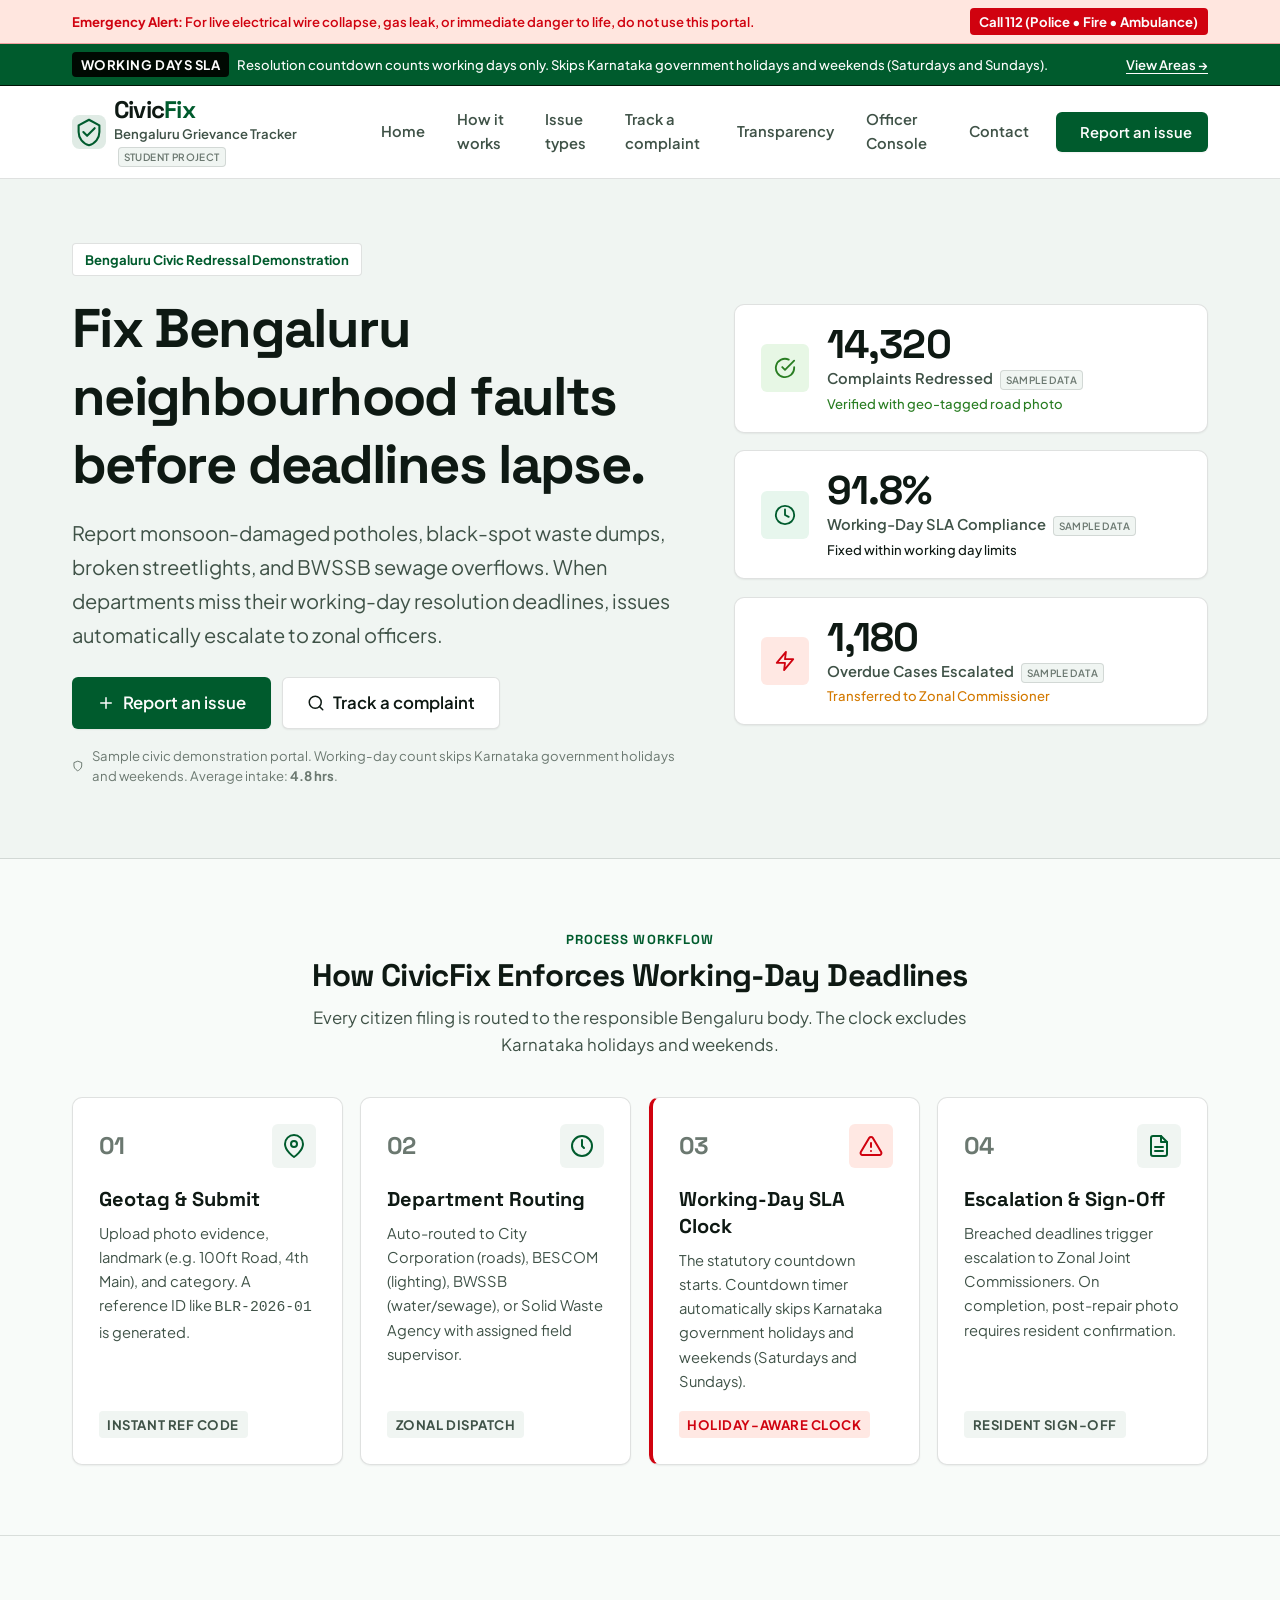
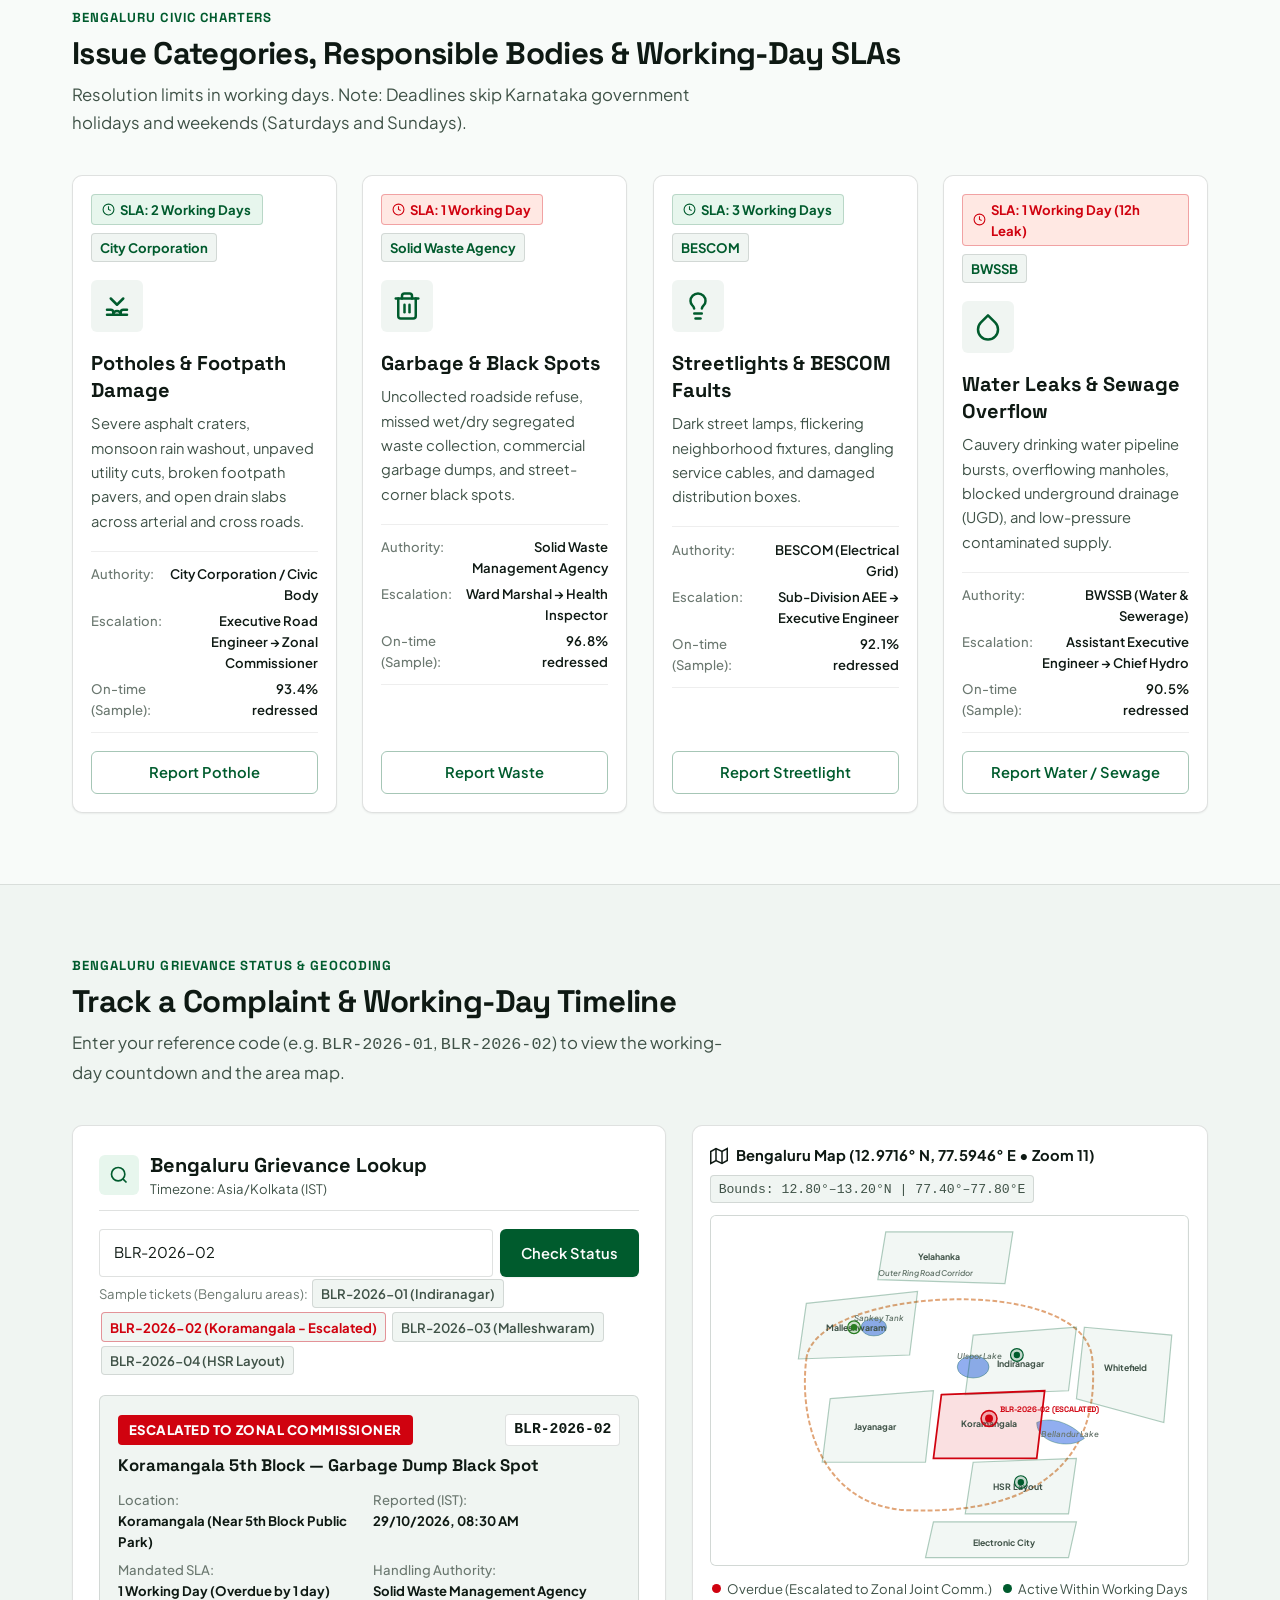
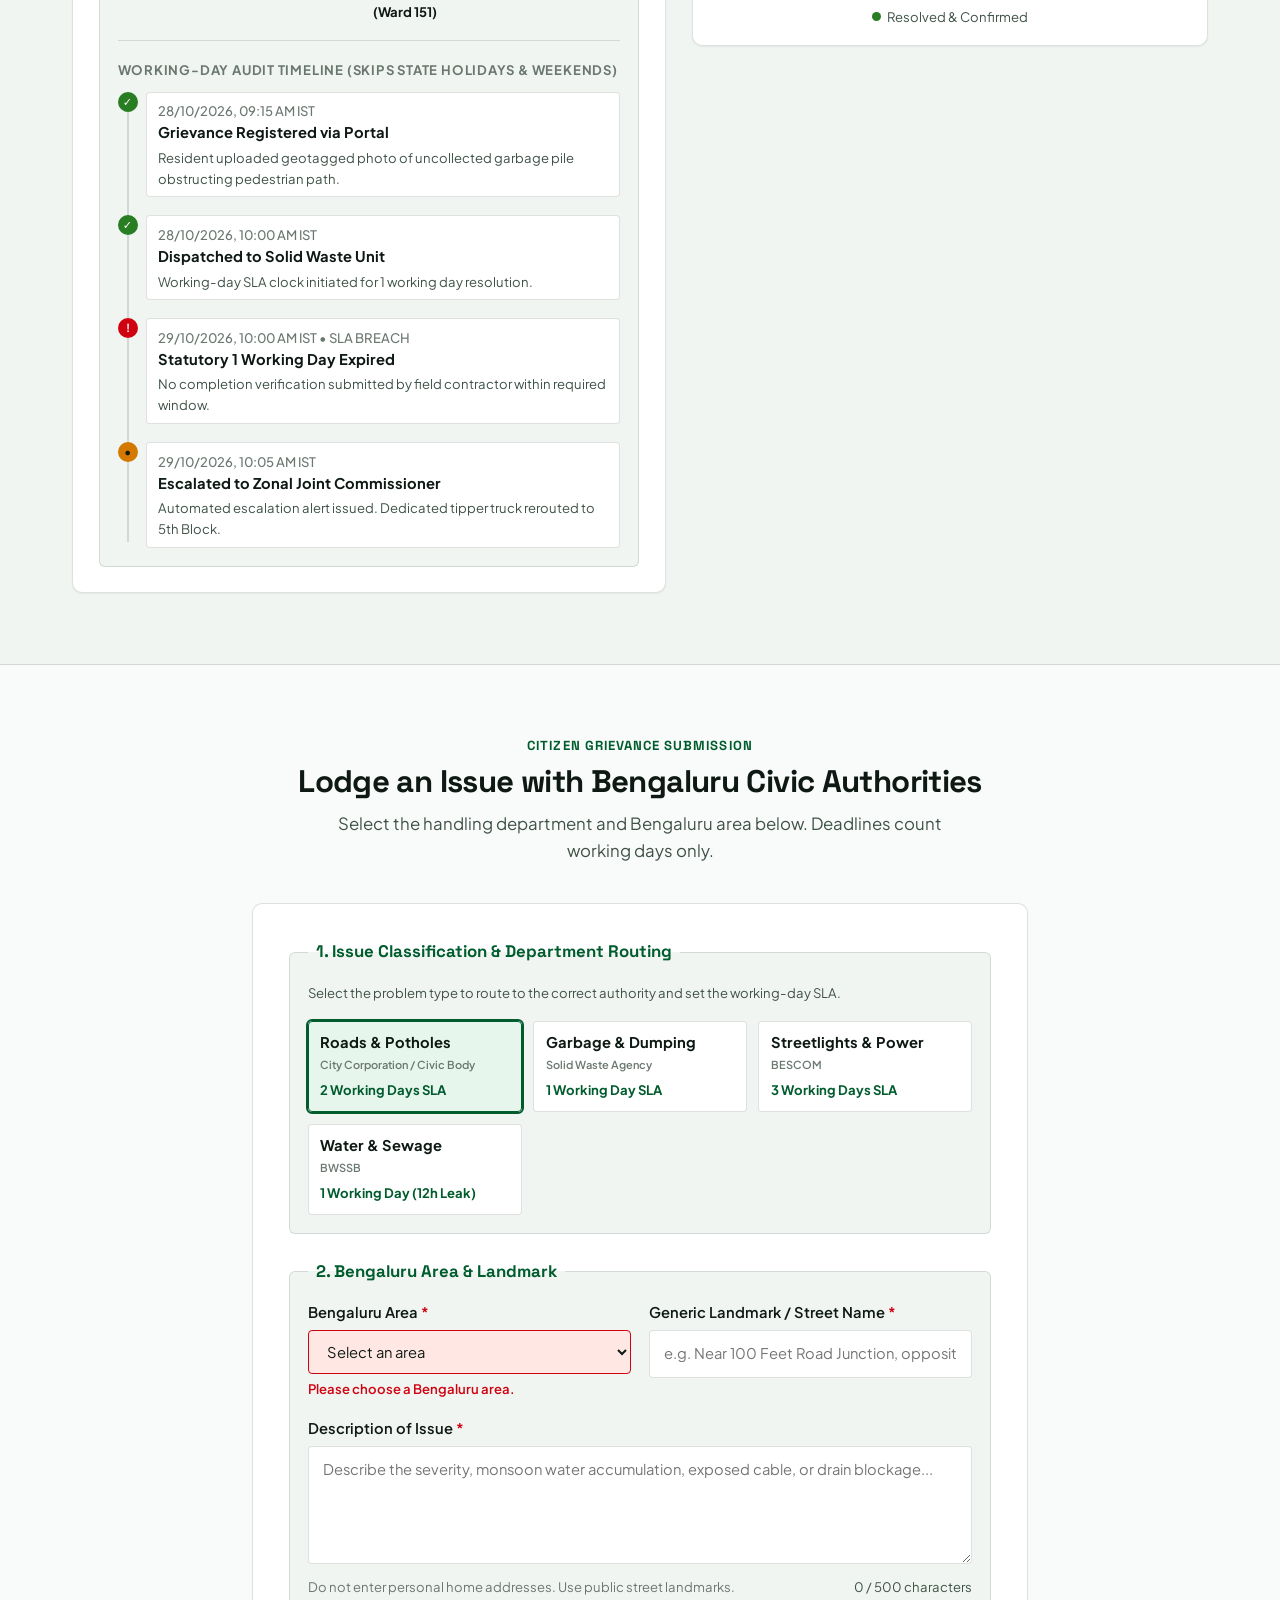
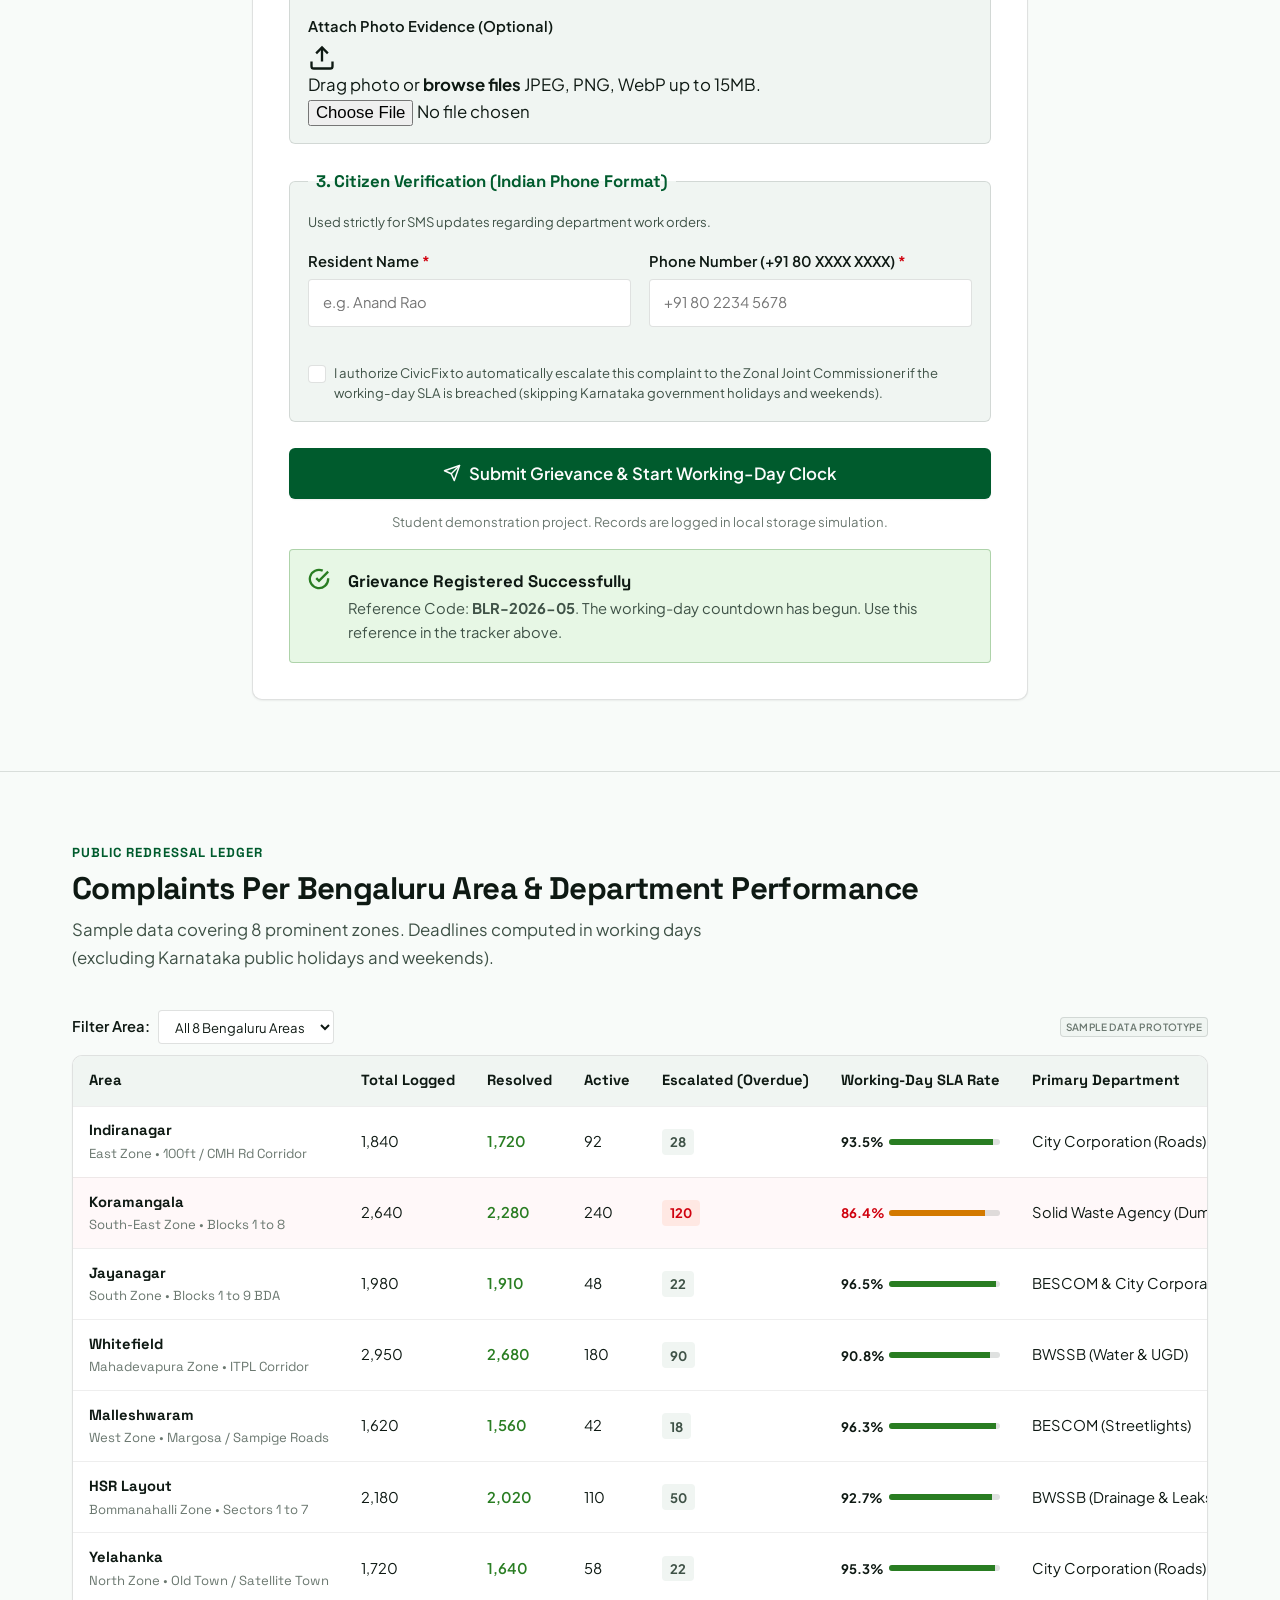
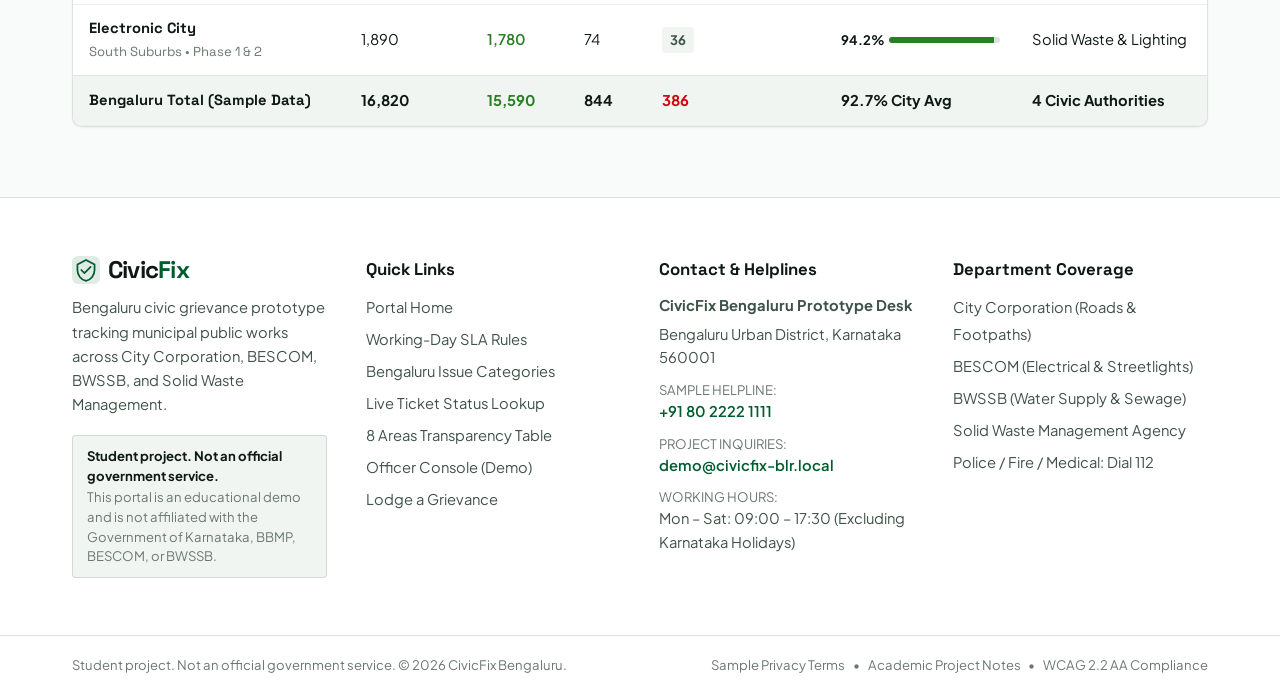
==== commit 3a560bf3: "feat: add Zonal Officer console dashboard and brand favicon" ====
--- a/index.html
+++ b/index.html
@@ -5,6 +5,7 @@
   <meta name="viewport" content="width=device-width, initial-scale=1.0">
   <meta name="description" content="CivicFix Bengaluru — Demonstration portal for tracking city grievances across City Corporation, BESCOM, BWSSB, and Solid Waste Management with working-day SLAs.">
   <title>CivicFix Bengaluru — Civic Grievance Tracker &amp; Escalation Prototype</title>
+  <link rel="icon" type="image/svg+xml" href="favicon.svg">
   <link rel="stylesheet" href="style.css">
   <link rel="preconnect" href="https://fonts.googleapis.com">
   <link rel="preconnect" href="https://fonts.gstatic.com" crossorigin>
@@ -75,6 +76,7 @@
           <li><a href="#issue-types" class="nav-link">Issue types</a></li>
           <li><a href="#tracker-section" class="nav-link">Track a complaint</a></li>
           <li><a href="#transparency" class="nav-link">Transparency</a></li>
+          <li><a href="dashboard.html" class="nav-link">Officer Console</a></li>
           <li><a href="#contact" class="nav-link">Contact</a></li>
           <li class="nav-cta-item">
             <a href="#report-form" class="btn btn-primary nav-cta-btn">
@@ -1225,6 +1227,7 @@
           <li><a href="#issue-types">Bengaluru Issue Categories</a></li>
           <li><a href="#tracker-section">Live Ticket Status Lookup</a></li>
           <li><a href="#transparency">8 Areas Transparency Table</a></li>
+          <li><a href="dashboard.html">Officer Console (Demo)</a></li>
           <li><a href="#report-form">Lodge a Grievance</a></li>
         </ul>
       </div>
